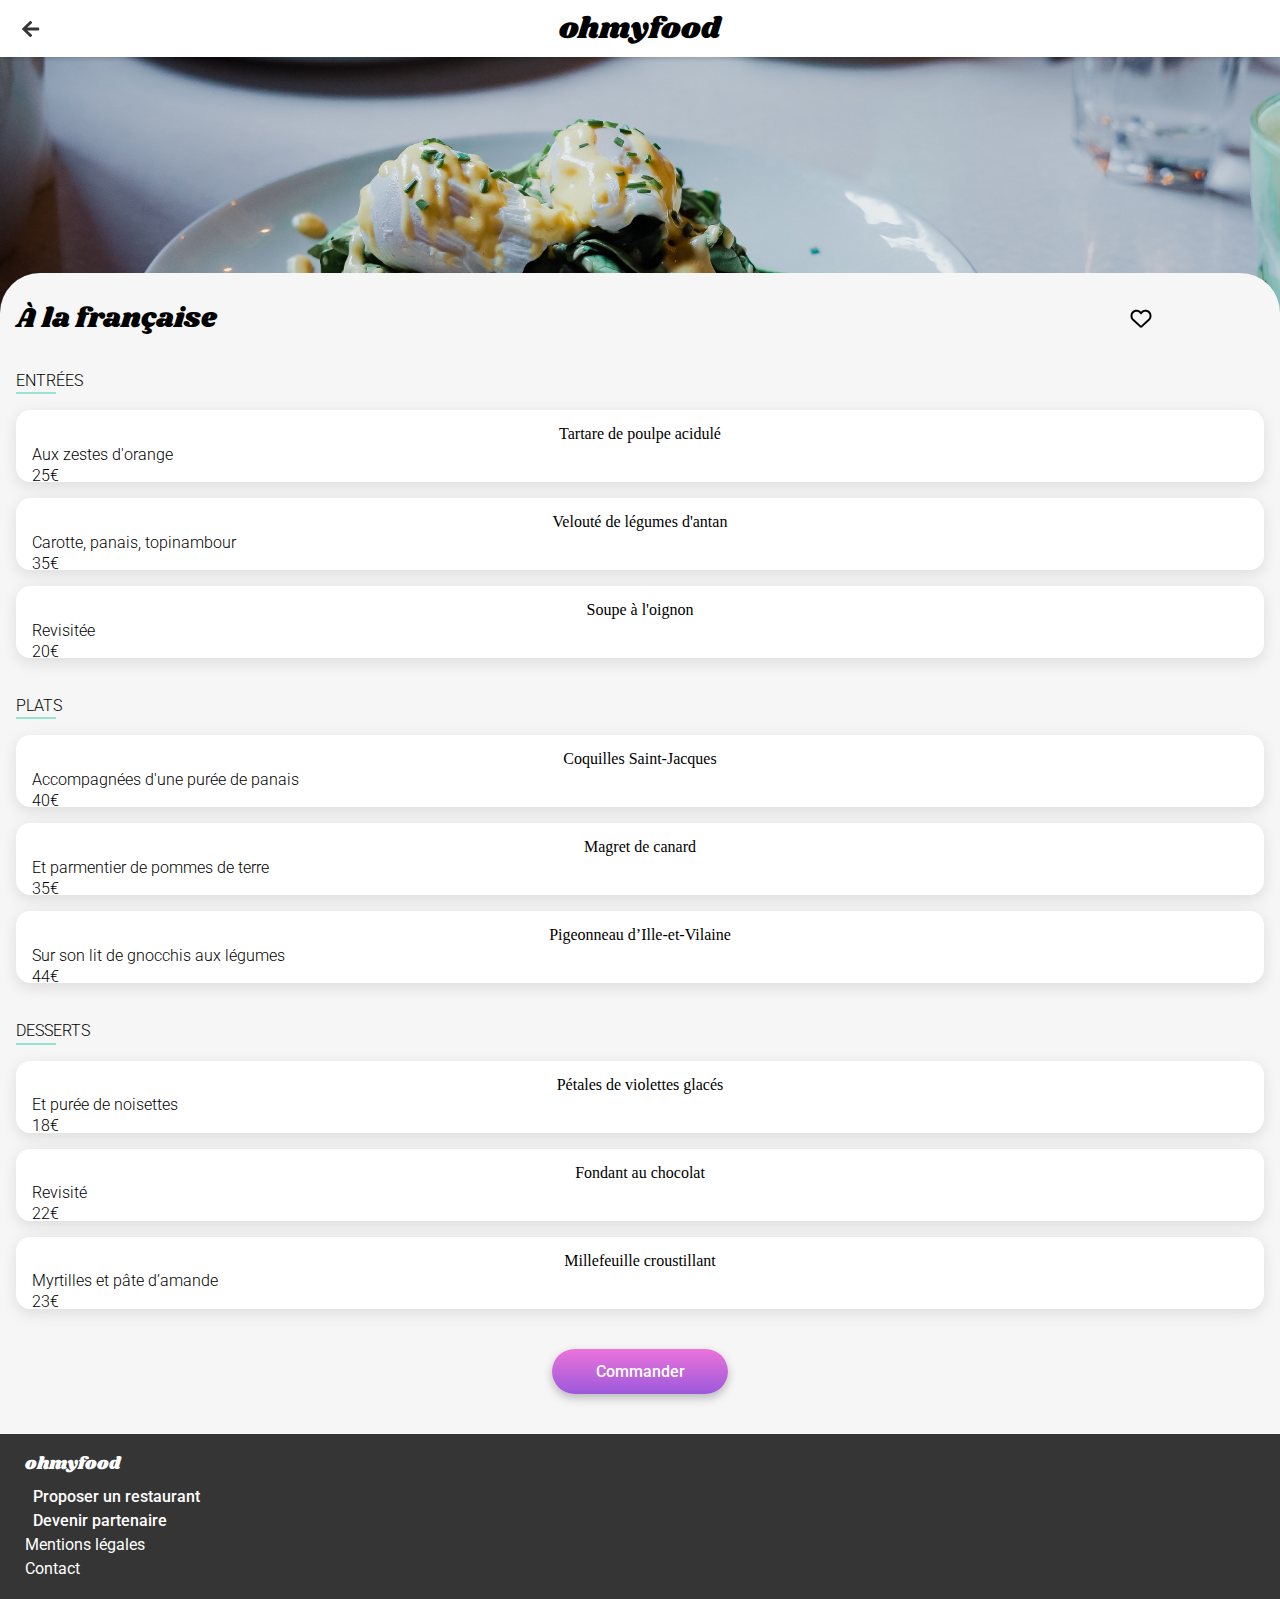
==== Restaurants/a_la_francaise.html @ 866f848a "ohmyfood v3" ====
<!DOCTYPE html>
<html lang="fr">

<head>

    <meta charset="UTF-8">
    <meta name="viewport" content="width=device-width, initial-scale=1.0">
    <title>Oh My Food</title>
    <link rel="stylesheet" href="https://cdnjs.cloudflare.com/ajax/libs/font-awesome/6.2.1/css/all.min.css"
        integrity="sha512-MV7K8+y+gLIBoVD59lQIYicR65iaqukzvf/nwasF0nqhPay5w/9lJmVM2hMDcnK1OnMGCdVK+iQrJ7lzPJQd1w=="
        crossorigin="anonymous" referrerpolicy="no-referrer" />
    <link rel="stylesheet" href="../SASS/restaurants.css">


</head>

<body>

    <header class="header">
        <div class="header-restaurants">
            <a href="../index.html">
                <svg class="header__back" xmlns="http://www.w3.org/2000/svg" width="30" height="30" viewBox="0 0 30 30"
                    fill="none">
                    <path d="M15.8856 21.9283L15.0335 22.7417C14.6727 23.0861 14.0892 23.0861 13.7323 22.7417L6.2706 15.6229C5.9098 15.2785 5.9098 14.7215 6.2706 14.3808L13.7323 7.2583C14.0931 6.9139 14.6765 6.9139 15.0335 7.2583L15.8856 8.07167C16.2502 8.41974 16.2425 8.98763 15.8702 9.32837L11.2451 13.5345H22.2764C22.7869 13.5345 23.1976 13.9265 23.1976 14.4138V15.5862C23.1976 16.0735 22.7869 16.4655 22.2764 16.4655H11.2451L15.8702 20.6716C16.2464 21.0124 16.254 21.5803 15.8856 21.9283Z"
                    fill="#353535" />
                        
                </svg>
            </a>
            <h1 class="header__title">ohmyfood</h1>
        </div>
    </header>

    <main >
        <section class="menu">

            
                <img src="../Assets/images/restaurants/toa-heftiba-DQKerTsQwi0-unsplash.jpg"  alt="photo d'un plat de restaurant">
           

            <div class="menu__presentation">
                <h1>À la française</h1>

                <svg class="menu__presentation__like" xmlns="http://www.w3.org/2000/svg" height="16" width="16"
                viewBox="0 0 512 512"><!--!Font Awesome Free 6.5.1 by @fontawesome - https://fontawesome.com License - https://fontawesome.com/license/free Copyright 2024 Fonticons, Inc.-->
                <path
                    d="M225.8 468.2l-2.5-2.3L48.1 303.2C17.4 274.7 0 234.7 0 192.8v-3.3c0-70.4 50-130.8 119.2-144C158.6 37.9 198.9 47 231 69.6c9 6.4 17.4 13.8 25 22.3c4.2-4.8 8.7-9.2 13.5-13.3c3.7-3.2 7.5-6.2 11.5-9c0 0 0 0 0 0C313.1 47 353.4 37.9 392.8 45.4C462 58.6 512 119.1 512 189.5v3.3c0 41.9-17.4 81.9-48.1 110.4L288.7 465.9l-2.5 2.3c-8.2 7.6-19 11.9-30.2 11.9s-22-4.2-30.2-11.9zM239.1 145c-.4-.3-.7-.7-1-1.1l-17.8-20c0 0-.1-.1-.1-.1c0 0 0 0 0 0c-23.1-25.9-58-37.7-92-31.2C81.6 101.5 48 142.1 48 189.5v3.3c0 28.5 11.9 55.8 32.8 75.2L256 430.7 431.2 268c20.9-19.4 32.8-46.7 32.8-75.2v-3.3c0-47.3-33.6-88-80.1-96.9c-34-6.5-69 5.4-92 31.2c0 0 0 0-.1 .1s0 0-.1 .1l-17.8 20c-.3 .4-.7 .7-1 1.1c-4.5 4.5-10.6 7-16.9 7s-12.4-2.5-16.9-7z" />
                </svg>


                <svg class="menu__presentation__like--display" xmlns="http://www.w3.org/2000/svg" height="16"
                width="16" viewBox="0 0 512 512"
                fill="url(#paint0_linear_164175_527)"><!--!Font Awesome Free 6.5.1 by @fontawesome - https://fontawesome.com License - https://fontawesome.com/license/free Copyright 2024 Fonticons, Inc.-->
                <path
                    d="M47.6 300.4L228.3 469.1c7.5 7 17.4 10.9 27.7 10.9s20.2-3.9 27.7-10.9L464.4 300.4c30.4-28.3 47.6-68 47.6-109.5v-5.8c0-69.9-50.5-129.5-119.4-141C347 36.5 300.6 51.4 268 84L256 96 244 84c-32.6-32.6-79-47.5-124.6-39.9C50.5 55.6 0 115.2 0 185.1v5.8c0 41.5 17.2 81.2 47.6 109.5z" />
                <defs>
                    <linearGradient id="paint0_linear_164175_527" x1="50%" y1="0" x2="50%" y2="70%"
                        gradientUnits="userSpaceOnUse">
                        <stop stop-color="#9356DC" />
                        <stop offset="1" stop-color="#FF79DA" />
                    </linearGradient>
                </defs>
                </svg>

                <div class="menu__presentation__entrees">
                    <h2>ENTRÉES</h2>

                    <article class="menu__presentation__entrees__cards">
                        <h3>Tartare de poulpe acidulé</h3>
                        <div class="menu__presentation__entrees__cards__card-content">
                            <p>Aux zestes d'orange</p>
                            <span>25€</span>
                        </div>

                    </article>

                    <article class="menu__presentation__entrees__cards">
                        <h3>Velouté de légumes d'antan</h3>
                        <div class="menu__presentation__entrees__cards__card-content">
                            <p>Carotte, panais, topinambour</p>
                            <span>35€</span>
                        </div>
                    </article>


                    <article class="menu__presentation__entrees__cards">
                        <h3>Soupe à l'oignon</h3>
                        <div class="menu__presentation__entrees__cards__card-content">
                            <p>Revisitée</p>
                            <span>20€</span>
                        </div>
                    </article>
                </div>


                <div class="menu__presentation__plats">
                    <h2>PLATS</h2>

                    <article class="menu__presentation__plats__cards">
                        <h3>Coquilles Saint-Jacques</h3>
                        <div class="menu__presentation__plats__cards__card-content">
                            <p>Accompagnées d'une purée de panais</p>
                            <span>40€</span>
                        </div>

                    </article>

                    <article class="menu__presentation__plats__cards">
                        <h3>Magret de canard</h3>
                        <div class="menu__presentation__plats__cards__card-content">
                            <p>Et parmentier de pommes de terre</p>
                            <span>35€</span>
                        </div>
                    </article>


                    <article class="menu__presentation__plats__cards">
                        <h3>Pigeonneau d’Ille-et-Vilaine</h3>
                        <div class="menu__presentation__plats__cards__card-content">
                            <p>Sur son lit de gnocchis aux légumes</p>
                            <span>44€</span>
                        </div>
                    </article>
                </div>


                <div class="menu__presentation__desserts">
                    <h2>DESSERTS</h2>

                    <article class="menu__presentation__desserts__cards">
                        <h3>Pétales de violettes glacés</h3>
                        <div class="menu__presentation__desserts__cards__card-content">
                            <p>Et purée de noisettes</p>
                            <span>18€</span>
                        </div>

                    </article>

                    <article class="menu__presentation__desserts__cards">
                        <h3>Fondant au chocolat</h3>
                        <div class="menu__presentation__desserts__cards__card-content">
                            <p>Revisité</p>
                            <span>22€</span>
                        </div>
                    </article>


                    <article class="menu__presentation__desserts__cards">
                        <h3>Millefeuille croustillant</h3>
                        <div class="menu__presentation__desserts__cards__card-content">
                            <p>Myrtilles et pâte d’amande</p>
                            <span>23€</span>
                        </div>
                    </article>
                </div>

                <input class="menu__presentation__btn" type="button" value="Commander">
            </div>

        </section>

    </main>


    <footer class="footer">
        <h2>ohmyfood</h2>
        <ul class="footer__ul">
            <li class="footer__ul__subtitle"><a href="#"><i class="fa-solid fa-utensils"></i>Proposer un restaurant</a>
            </li>
            <li class="footer__ul__subtitle"><a href="#"><i class="fa-solid fa-handshake-angle"></i>Devenir
                    partenaire</a></li>
            <li class="footer__ul__mentions"><a href="#">Mentions légales</a></li>
            <li class="footer__ul__contact"><a href="mailto:blandinemaurice2508@gmail.com">
                    Contact</a></li>
        </ul>
    </footer>

</body>

</html>
---- SASS/restaurants.css ----
@import url("https://fonts.googleapis.com/css2?family=Roboto:wght@300;400;500;700&family=Shrikhand&display=swap");
html, body, div, span, applet, object, iframe,
h1, h2, h3, h4, h5, h6, p, blockquote, pre,
a, abbr, acronym, address, big, cite, code,
del, dfn, em, img, ins, kbd, q, s, samp,
small, strike, strong, sub, sup, tt, var,
b, u, i, center,
dl, dt, dd, ol, ul, li,
fieldset, form, label, legend,
table, caption, tbody, tfoot, thead, tr, th, td,
article, aside, canvas, details, embed,
figure, figcaption, footer, header, hgroup,
menu, nav, output, ruby, section, summary,
time, mark, audio, video {
  margin: 0;
  padding: 0;
  border: 0;
  font-size: 100%;
  font: inherit;
  vertical-align: baseline;
}

/* HTML5 display-role reset for older browsers */
article, aside, details, figcaption, figure,
footer, header, hgroup, menu, nav, section {
  display: block;
}

body {
  line-height: 1;
}

ol, ul {
  list-style: none;
}

blockquote, q {
  quotes: none;
}

blockquote:before, blockquote:after,
q:before, q:after {
  content: "";
  content: none;
}

table {
  border-collapse: collapse;
  border-spacing: 0;
}

font {
  font-family: "Roboto", sans-serif;
  font-family: "Shrikhand", serif;
}

* {
  box-sizing: border-box;
}

/*Variables Couleurs*/
/*Fonts*/
/*Boutons du site*/
.header {
  display: flex;
  justify-content: center;
  flex-direction: column;
}
.header__title {
  font-family: "Shrikhand", serif;
  color: black;
  box-shadow: 0px 2px 4px 0px rgba(0, 0, 0, 0.15);
  box-sizing: border-box;
  display: flex;
  justify-content: center;
  position: relative;
  padding: 0.88rem 0rem 0.81rem 0rem;
  font-size: 1.875rem;
  z-index: 2;
}
.header__back {
  position: absolute;
  z-index: 3;
  left: 1rem;
  top: 0.9rem;
}

.menu {
  display: flex;
  flex-direction: column;
  position: relative;
}
.menu img {
  -o-object-fit: cover;
     object-fit: cover;
  width: 100%;
  height: 17rem;
  position: absolute;
  z-index: 1;
}
.menu__presentation {
  background-color: #F6F6F6;
  display: flex;
  flex-direction: column;
  z-index: 2;
  position: relative;
  gap: 2.5rem;
  border-radius: 2.5rem 2.5rem 0rem 0rem;
  padding: 2rem 1rem 0rem 1rem;
  top: 13.5rem;
}
.menu__presentation__like {
  position: absolute;
  bottom: 1.5rem;
  top: 2.2rem;
  right: 10%;
  width: 1.375rem;
  height: 1.3125rem;
}
.menu__presentation__like--display {
  position: absolute;
  bottom: 1.5rem;
  top: 2.2rem;
  right: 10%;
  width: 1.375rem;
  height: 1.3125rem;
  opacity: 0;
  cursor: pointer;
  transition: 300ms;
}
.menu__presentation__like--display:hover {
  opacity: 1;
  transform: scale(110%);
}
.menu__presentation__like--display:active {
  opacity: 1;
  transform: scale(110%);
}
.menu__presentation h1 {
  display: flex;
  justify-content: center;
  align-self: flex-start;
  font-family: "Shrikhand", serif;
  color: black;
  font-size: 1.75rem;
}
.menu__presentation__entrees {
  display: flex;
  flex-direction: column;
  justify-content: center;
  align-items: center;
  gap: 1rem;
}
.menu__presentation__entrees h2 {
  display: flex;
  align-self: flex-start;
  font-family: "Roboto", sans-serif;
  font-weight: 300;
  color: black;
  border-bottom: 2px solid #99E2D0;
  padding-bottom: 0.2rem;
  width: 2.5rem;
}
.menu__presentation__entrees__cards {
  display: flex;
  flex-direction: column;
  align-items: center;
  background-color: white;
  border-radius: 0.9rem;
  box-shadow: 0px 4.011px 15.043px 0px rgba(0, 0, 0, 0.1);
  width: 100%;
  height: 4.5rem;
  padding: 1rem;
  gap: 0.3rem;
  overflow: hidden;
}
.menu__presentation__entrees__cards__card-content {
  font-family: "Roboto", sans-serif;
  font-weight: 300;
  color: black;
  display: flex;
  justify-content: center;
  align-items: flex-start;
  width: 100%;
  flex-direction: column;
  gap: 0.3rem;
}
.menu__presentation__entrees__cards__card-content h3 {
  display: flex;
  align-items: center;
  justify-content: flex-start;
  font-family: "Roboto", sans-serif;
  font-weight: 500;
  color: black;
  font-size: 1rem;
  font-size: 1rem;
}
.menu__presentation__entrees__cards__card-content p {
  width: 100%;
  display: flex;
  flex-direction: row;
  justify-content: space-between;
  font-family: "Roboto", sans-serif;
  font-weight: 300;
  color: black;
}
.menu__presentation__entrees__cards__card-content p span {
  display: flex;
  flex-direction: row;
  align-items: flex-start;
  color: #353535;
  font-weight: 700;
}
.menu__presentation__entrees__cards:hover h3 {
  display: flex;
  align-items: center;
  justify-content: flex-start;
  font-family: "Roboto", sans-serif;
  font-weight: 500;
  color: black;
  font-size: 1rem;
  font-size: 1rem;
  width: 60%;
  overflow: hidden;
  text-overflow: ellipsis;
  white-space: nowrap;
}
.menu__presentation__entrees__cards:hover p {
  display: flex;
  flex-direction: row;
  width: 60%;
  overflow: hidden;
  text-overflow: ellipsis;
  white-space: nowrap;
  font-family: "Roboto", sans-serif;
  font-weight: 300;
  color: black;
}
.menu__presentation__entrees__cards:hover p span {
  position: absolute;
  right: 6rem;
  animation-duration: 500ms;
  animation-name: slidein;
}
@keyframes slidein {
  from {
    margin-right: -4rem;
  }
  to {
    margin-right: 0rem;
  }
}
.menu__presentation__entrees__cards:hover img {
  display: flex;
  position: relative;
  width: 4.5rem;
  animation-duration: 500ms;
  animation-name: slidein;
}
@keyframes slidein {
  from {
    margin-right: -4rem;
  }
  to {
    margin-right: 0rem;
  }
}
.menu__presentation__entrees__cards img {
  display: none;
  height: 4.5rem;
  position: relative;
  right: -1.1rem;
  bottom: 3.6rem;
  align-self: flex-end;
}
.menu__presentation__plats {
  display: flex;
  flex-direction: column;
  justify-content: center;
  align-items: center;
  gap: 1rem;
}
.menu__presentation__plats h2 {
  display: flex;
  align-self: flex-start;
  font-family: "Roboto", sans-serif;
  font-weight: 300;
  color: black;
  border-bottom: 2px solid #99E2D0;
  padding-bottom: 0.2rem;
  width: 2.5rem;
}
.menu__presentation__plats__cards {
  display: flex;
  flex-direction: column;
  align-items: center;
  background-color: white;
  border-radius: 0.9rem;
  box-shadow: 0px 4.011px 15.043px 0px rgba(0, 0, 0, 0.1);
  width: 100%;
  height: 4.5rem;
  padding: 1rem;
  gap: 0.3rem;
  overflow: hidden;
}
.menu__presentation__plats__cards__card-content {
  font-family: "Roboto", sans-serif;
  font-weight: 300;
  color: black;
  display: flex;
  justify-content: center;
  align-items: flex-start;
  width: 100%;
  flex-direction: column;
  gap: 0.3rem;
}
.menu__presentation__plats__cards__card-content h3 {
  display: flex;
  align-items: center;
  justify-content: flex-start;
  font-family: "Roboto", sans-serif;
  font-weight: 500;
  color: black;
  font-size: 1rem;
  font-size: 1rem;
}
.menu__presentation__plats__cards__card-content p {
  width: 100%;
  display: flex;
  flex-direction: row;
  justify-content: space-between;
  font-family: "Roboto", sans-serif;
  font-weight: 300;
  color: black;
}
.menu__presentation__plats__cards__card-content p span {
  display: flex;
  flex-direction: row;
  align-items: flex-start;
  color: #353535;
  font-weight: 700;
}
.menu__presentation__plats__cards:hover h3 {
  display: flex;
  align-items: center;
  justify-content: flex-start;
  font-family: "Roboto", sans-serif;
  font-weight: 500;
  color: black;
  font-size: 1rem;
  font-size: 1rem;
  width: 60%;
  overflow: hidden;
  text-overflow: ellipsis;
  white-space: nowrap;
}
.menu__presentation__plats__cards:hover p {
  display: flex;
  flex-direction: row;
  width: 60%;
  overflow: hidden;
  text-overflow: ellipsis;
  white-space: nowrap;
  font-family: "Roboto", sans-serif;
  font-weight: 300;
  color: black;
}
.menu__presentation__plats__cards:hover p span {
  position: absolute;
  right: 6rem;
  animation-duration: 500ms;
  animation-name: slidein;
}
@keyframes slidein {
  from {
    margin-right: -4rem;
  }
  to {
    margin-right: 0rem;
  }
}
.menu__presentation__plats__cards:hover img {
  display: flex;
  position: relative;
  width: 4.5rem;
  animation-duration: 500ms;
  animation-name: slidein;
}
@keyframes slidein {
  from {
    margin-right: -4rem;
  }
  to {
    margin-right: 0rem;
  }
}
.menu__presentation__plats__cards img {
  display: none;
  height: 4.5rem;
  position: relative;
  right: -1.1rem;
  bottom: 3.6rem;
  align-self: flex-end;
}
.menu__presentation__desserts {
  display: flex;
  flex-direction: column;
  justify-content: center;
  align-items: center;
  gap: 1rem;
}
.menu__presentation__desserts h2 {
  display: flex;
  align-self: flex-start;
  font-family: "Roboto", sans-serif;
  font-weight: 300;
  color: black;
  border-bottom: 2px solid #99E2D0;
  padding-bottom: 0.2rem;
  width: 2.5rem;
}
.menu__presentation__desserts__cards {
  display: flex;
  flex-direction: column;
  align-items: center;
  background-color: white;
  border-radius: 0.9rem;
  box-shadow: 0px 4.011px 15.043px 0px rgba(0, 0, 0, 0.1);
  width: 100%;
  height: 4.5rem;
  padding: 1rem;
  gap: 0.3rem;
  overflow: hidden;
}
.menu__presentation__desserts__cards__card-content {
  font-family: "Roboto", sans-serif;
  font-weight: 300;
  color: black;
  display: flex;
  justify-content: center;
  align-items: flex-start;
  width: 100%;
  flex-direction: column;
  gap: 0.3rem;
}
.menu__presentation__desserts__cards__card-content h3 {
  display: flex;
  align-items: center;
  justify-content: flex-start;
  font-family: "Roboto", sans-serif;
  font-weight: 500;
  color: black;
  font-size: 1rem;
  font-size: 1rem;
}
.menu__presentation__desserts__cards__card-content p {
  width: 100%;
  display: flex;
  flex-direction: row;
  justify-content: space-between;
  font-family: "Roboto", sans-serif;
  font-weight: 300;
  color: black;
}
.menu__presentation__desserts__cards__card-content p span {
  display: flex;
  flex-direction: row;
  align-items: flex-start;
  color: #353535;
  font-weight: 700;
}
.menu__presentation__desserts__cards:hover h3 {
  display: flex;
  align-items: center;
  justify-content: flex-start;
  font-family: "Roboto", sans-serif;
  font-weight: 500;
  color: black;
  font-size: 1rem;
  font-size: 1rem;
  width: 60%;
  overflow: hidden;
  text-overflow: ellipsis;
  white-space: nowrap;
}
.menu__presentation__desserts__cards:hover p {
  display: flex;
  flex-direction: row;
  width: 60%;
  overflow: hidden;
  text-overflow: ellipsis;
  white-space: nowrap;
  font-family: "Roboto", sans-serif;
  font-weight: 300;
  color: black;
}
.menu__presentation__desserts__cards:hover p span {
  position: absolute;
  right: 6rem;
  animation-duration: 500ms;
  animation-name: slidein;
}
@keyframes slidein {
  from {
    margin-right: -4rem;
  }
  to {
    margin-right: 0rem;
  }
}
.menu__presentation__desserts__cards:hover img {
  display: flex;
  position: relative;
  width: 4.5rem;
  animation-duration: 500ms;
  animation-name: slidein;
}
@keyframes slidein {
  from {
    margin-right: -4rem;
  }
  to {
    margin-right: 0rem;
  }
}
.menu__presentation__desserts__cards img {
  display: none;
  height: 4.5rem;
  position: relative;
  right: -1.1rem;
  bottom: 3.6rem;
  align-self: flex-end;
}
.menu__presentation__btn {
  text-align: center;
  border: none;
  border-radius: 1.5rem;
  background: linear-gradient(0deg, #9356DC -11.44%, #FF79DA 124%);
  font-family: "Roboto", sans-serif;
  font-weight: 500;
  color: white;
  font-size: 1rem;
  padding: 0.81rem 1.17rem 0.81rem 1.17rem;
  box-shadow: 0px 4px 10px 0px rgba(0, 0, 0, 0.25);
  cursor: pointer;
  display: flex;
  justify-content: center;
  align-self: center;
  width: 11rem;
  height: auto;
  margin-bottom: 2.5rem;
}
.menu__presentation__btn:hover {
  background: linear-gradient(rgba(255, 121, 217, 0.8980392157), rgba(146, 86, 220, 0.8980392157));
  box-shadow: 0px 4px 10px 0px rgba(0, 0, 0, 0.4);
}

.footer {
  display: flex;
  flex-direction: column;
  padding: 1.38rem 1.56rem;
  background-color: #353535;
  width: 100%;
  margin-top: 13.5rem;
}
.footer h2 {
  font-family: "Shrikhand", serif;
  color: white;
  font-size: 1.1rem;
  margin-bottom: 1rem;
}
.footer__ul {
  display: flex;
  flex-direction: column;
  gap: 0.5rem;
}
.footer__ul a {
  text-decoration: none;
  color: white;
}
.footer__ul i {
  width: 1.5rem;
  margin-right: 0.5rem;
}
.footer__ul__subtitle {
  font-family: "Roboto", sans-serif;
  font-weight: 500;
  color: white;
  display: flex;
  flex-direction: row;
  gap: 0.5rem;
}
.footer__ul__contact {
  font-family: "Roboto", sans-serif;
  font-weight: 400;
  color: white;
}
.footer__ul__mentions {
  font-family: "Roboto", sans-serif;
  font-weight: 400;
  color: white;
}/*# sourceMappingURL=restaurants.css.map */
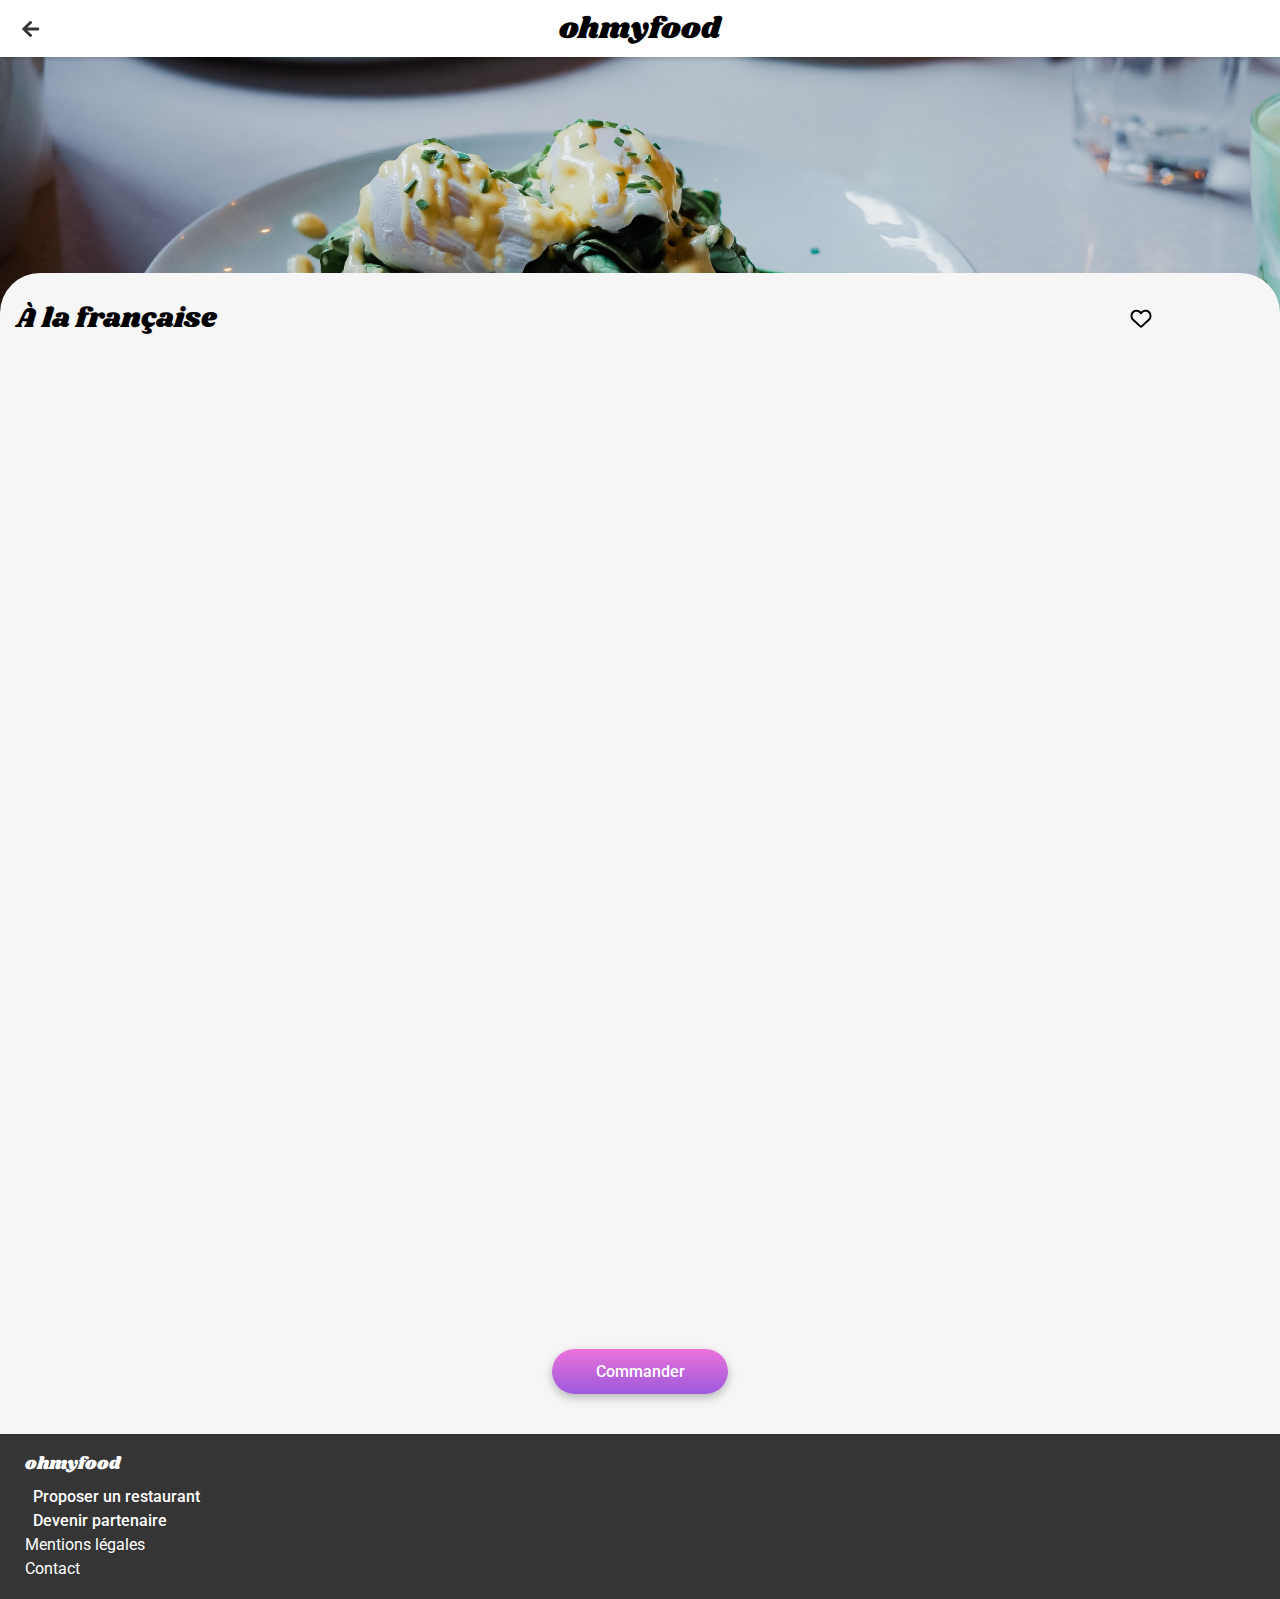
==== commit 5b90e9eb: "ohmyfood_v4" ====
--- a/Restaurants/a_la_francaise.html
+++ b/Restaurants/a_la_francaise.html
@@ -65,29 +65,28 @@
                     <h2>ENTRÉES</h2>
 
                     <article class="menu__presentation__entrees__cards">
-                        <h3>Tartare de poulpe acidulé</h3>
                         <div class="menu__presentation__entrees__cards__card-content">
-                            <p>Aux zestes d'orange</p>
-                            <span>25€</span>
+                            <h3>Tartare de poulpe acidulé</h3>
+                            <p>Aux zestes d'orange<span>25€</span></p>
                         </div>
-
+                        <img src="../Assets/images/icones/Select_button.svg" alt="bouton de selection">
                     </article>
 
                     <article class="menu__presentation__entrees__cards">
-                        <h3>Velouté de légumes d'antan</h3>
                         <div class="menu__presentation__entrees__cards__card-content">
-                            <p>Carotte, panais, topinambour</p>
-                            <span>35€</span>
+                            <h3>Velouté de légumes d'antan</h3>
+                            <p>Carotte, panais, topinambour<span>35€</span></p>
                         </div>
+                        <img src="../Assets/images/icones/Select_button.svg" alt="bouton de selection">
                     </article>
 
 
                     <article class="menu__presentation__entrees__cards">
-                        <h3>Soupe à l'oignon</h3>
                         <div class="menu__presentation__entrees__cards__card-content">
-                            <p>Revisitée</p>
-                            <span>20€</span>
+                            <h3>Soupe à l'oignon</h3>
+                            <p>Revisitée<span>20€</span></p>
                         </div>
+                        <img src="../Assets/images/icones/Select_button.svg" alt="bouton de selection">
                     </article>
                 </div>
 
@@ -96,29 +95,28 @@
                     <h2>PLATS</h2>
 
                     <article class="menu__presentation__plats__cards">
-                        <h3>Coquilles Saint-Jacques</h3>
                         <div class="menu__presentation__plats__cards__card-content">
-                            <p>Accompagnées d'une purée de panais</p>
-                            <span>40€</span>
+                            <h3>Coquilles Saint-Jacques</h3>
+                            <p>Accompagnées d'une purée de panais<span>40€</span></p>
                         </div>
-
+                        <img src="../Assets/images/icones/Select_button.svg" alt="bouton de selection">
                     </article>
 
                     <article class="menu__presentation__plats__cards">
-                        <h3>Magret de canard</h3>
                         <div class="menu__presentation__plats__cards__card-content">
-                            <p>Et parmentier de pommes de terre</p>
-                            <span>35€</span>
+                            <h3>Magret de canard</h3>
+                            <p>Et parmentier de pommes de terre<span>35€</span></p>
                         </div>
+                        <img src="../Assets/images/icones/Select_button.svg" alt="bouton de selection">
                     </article>
 
 
                     <article class="menu__presentation__plats__cards">
-                        <h3>Pigeonneau d’Ille-et-Vilaine</h3>
                         <div class="menu__presentation__plats__cards__card-content">
-                            <p>Sur son lit de gnocchis aux légumes</p>
-                            <span>44€</span>
+                            <h3>Pigeonneau d’Ille-et-Vilaine</h3>
+                            <p>Sur son lit de gnocchis aux légumes<span>44€</span></p>
                         </div>
+                        <img src="../Assets/images/icones/Select_button.svg" alt="bouton de selection">
                     </article>
                 </div>
 
@@ -127,29 +125,28 @@
                     <h2>DESSERTS</h2>
 
                     <article class="menu__presentation__desserts__cards">
-                        <h3>Pétales de violettes glacés</h3>
                         <div class="menu__presentation__desserts__cards__card-content">
-                            <p>Et purée de noisettes</p>
-                            <span>18€</span>
+                            <h3>Pétales de violettes glacés</h3>
+                            <p>Et purée de noisettes<span>18€</span></p>
                         </div>
-
+                        <img src="../Assets/images/icones/Select_button.svg" alt="bouton de selection">
                     </article>
 
                     <article class="menu__presentation__desserts__cards">
-                        <h3>Fondant au chocolat</h3>
                         <div class="menu__presentation__desserts__cards__card-content">
-                            <p>Revisité</p>
-                            <span>22€</span>
+                            <h3>Fondant au chocolat</h3>
+                            <p>Revisité<span>22€</span></p>
                         </div>
+                        <img src="../Assets/images/icones/Select_button.svg" alt="bouton de selection">
                     </article>
 
 
                     <article class="menu__presentation__desserts__cards">
-                        <h3>Millefeuille croustillant</h3>
                         <div class="menu__presentation__desserts__cards__card-content">
-                            <p>Myrtilles et pâte d’amande</p>
-                            <span>23€</span>
+                            <h3>Millefeuille croustillant</h3>
+                            <p>Myrtilles et pâte d’amande<span>23€</span></p>
                         </div>
+                        <img src="../Assets/images/icones/Select_button.svg" alt="bouton de selection">
                     </article>
                 </div>
 
--- a/SASS/restaurants.css
+++ b/SASS/restaurants.css
@@ -150,6 +150,19 @@
   justify-content: center;
   align-items: center;
   gap: 1rem;
+  opacity: 0;
+  animation-duration: 1.5s;
+  animation-name: glissement;
+  animation-fill-mode: forwards;
+}
+@keyframes glissement {
+  from {
+    margin-left: 100%;
+  }
+  to {
+    margin-left: 0%;
+    opacity: 1;
+  }
 }
 .menu__presentation__entrees h2 {
   display: flex;
@@ -279,6 +292,20 @@
   justify-content: center;
   align-items: center;
   gap: 1rem;
+  animation-delay: 1s;
+  animation-duration: 1.5s;
+  animation-name: glissement;
+  opacity: 0;
+  animation-fill-mode: forwards;
+}
+@keyframes glissement {
+  from {
+    margin-left: 100%;
+  }
+  to {
+    margin-left: 0%;
+    opacity: 1;
+  }
 }
 .menu__presentation__plats h2 {
   display: flex;
@@ -408,6 +435,20 @@
   justify-content: center;
   align-items: center;
   gap: 1rem;
+  animation-delay: 2s;
+  animation-duration: 1.5s;
+  animation-name: glissement;
+  opacity: 0;
+  animation-fill-mode: forwards;
+}
+@keyframes glissement {
+  from {
+    margin-left: 100%;
+  }
+  to {
+    margin-left: 0%;
+    opacity: 1;
+  }
 }
 .menu__presentation__desserts h2 {
   display: flex;
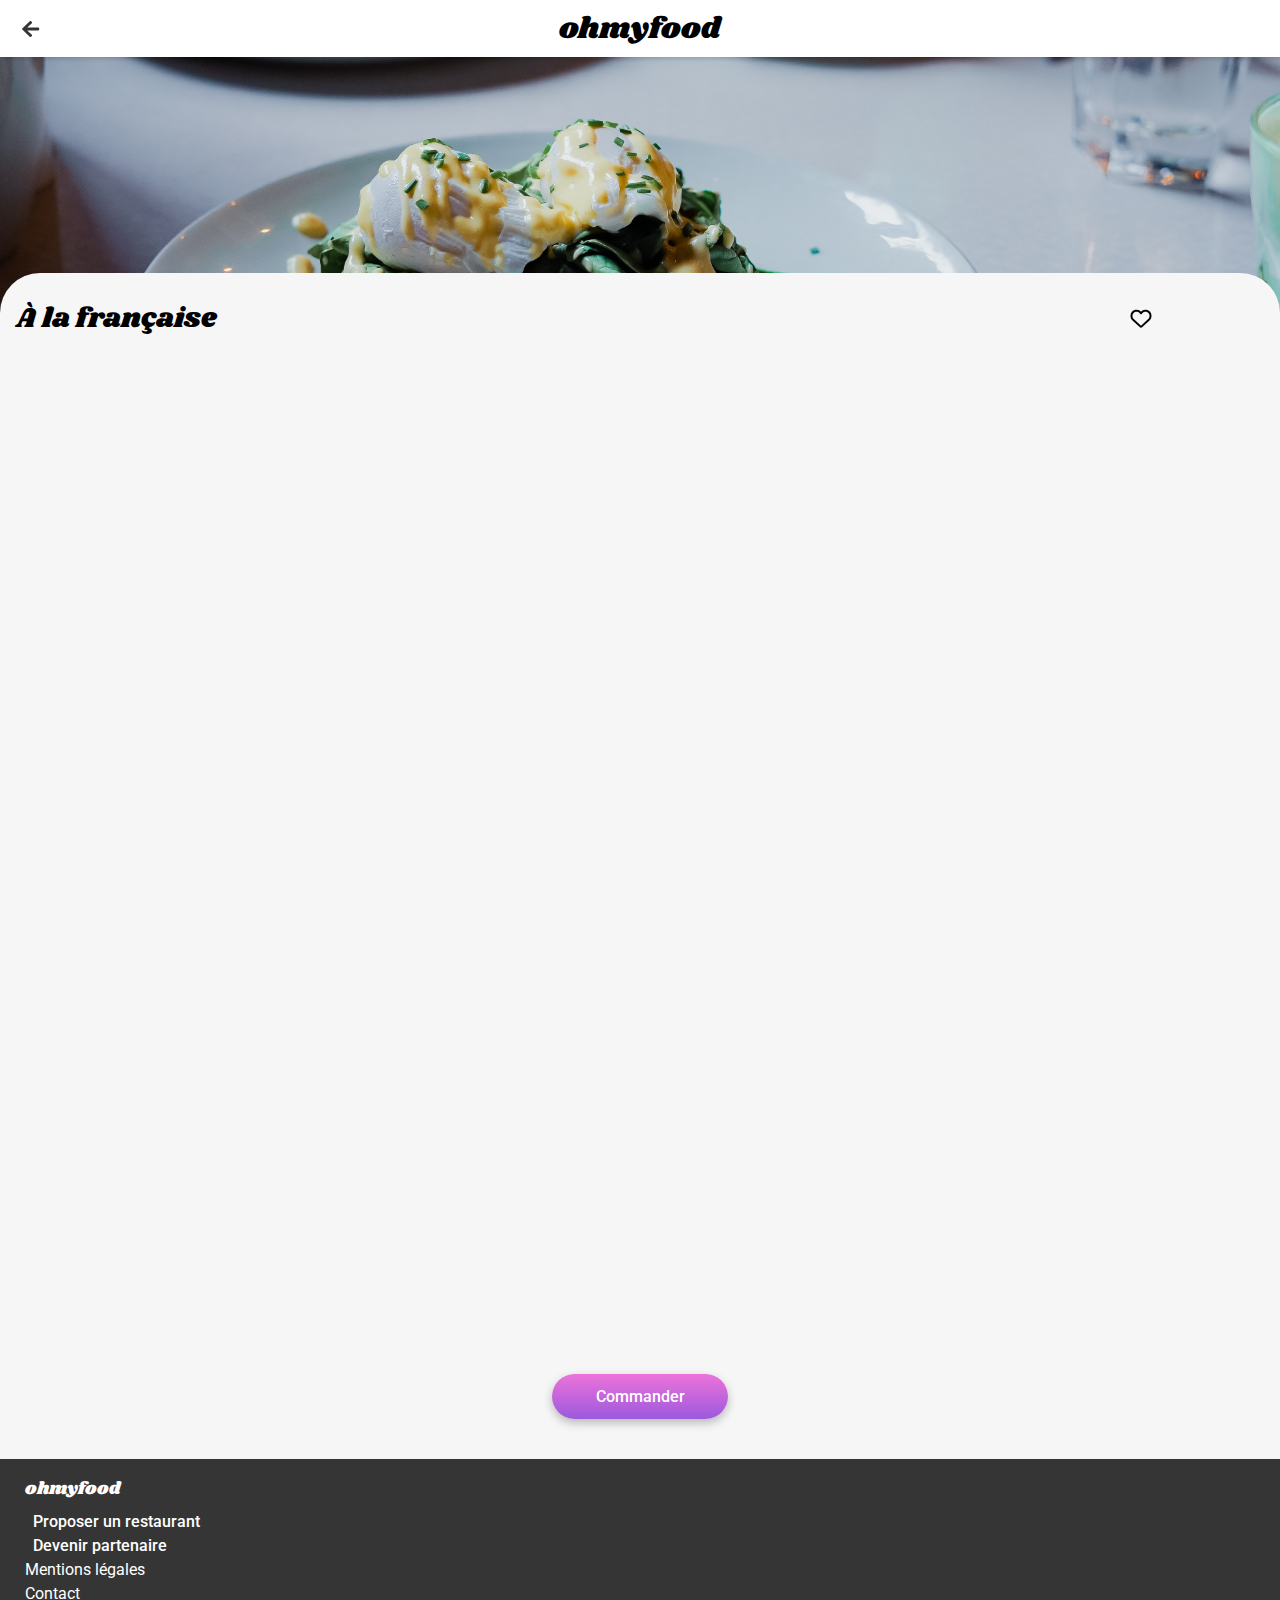
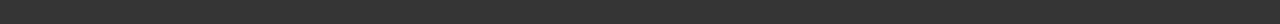
==== commit 7e170678: "ohmyfood-v4" ====
--- a/Restaurants/a_la_francaise.html
+++ b/Restaurants/a_la_francaise.html
@@ -2,7 +2,6 @@
 <html lang="fr">
 
 <head>
-
     <meta charset="UTF-8">
     <meta name="viewport" content="width=device-width, initial-scale=1.0">
     <title>Oh My Food</title>
@@ -10,12 +9,9 @@
         integrity="sha512-MV7K8+y+gLIBoVD59lQIYicR65iaqukzvf/nwasF0nqhPay5w/9lJmVM2hMDcnK1OnMGCdVK+iQrJ7lzPJQd1w=="
         crossorigin="anonymous" referrerpolicy="no-referrer" />
     <link rel="stylesheet" href="../SASS/restaurants.css">
-
-
 </head>
 
 <body>
-
     <header class="header">
         <div class="header-restaurants">
             <a href="../index.html">
@@ -31,23 +27,18 @@
     </header>
 
     <main >
-        <section class="menu">
+        <section class="carte">
+            <img class="carte__photo" src="../Assets/images/restaurants/toa-heftiba-DQKerTsQwi0-unsplash.jpg"  alt="photo d'un plat de restaurant">
 
-            
-                <img src="../Assets/images/restaurants/toa-heftiba-DQKerTsQwi0-unsplash.jpg"  alt="photo d'un plat de restaurant">
-           
+            <div class="menu">
+                <h1 class="menu__title">À la française</h1>
 
-            <div class="menu__presentation">
-                <h1>À la française</h1>
-
-                <svg class="menu__presentation__like" xmlns="http://www.w3.org/2000/svg" height="16" width="16"
+                <svg class="menu__like" xmlns="http://www.w3.org/2000/svg" height="16" width="16"
                 viewBox="0 0 512 512"><!--!Font Awesome Free 6.5.1 by @fontawesome - https://fontawesome.com License - https://fontawesome.com/license/free Copyright 2024 Fonticons, Inc.-->
                 <path
                     d="M225.8 468.2l-2.5-2.3L48.1 303.2C17.4 274.7 0 234.7 0 192.8v-3.3c0-70.4 50-130.8 119.2-144C158.6 37.9 198.9 47 231 69.6c9 6.4 17.4 13.8 25 22.3c4.2-4.8 8.7-9.2 13.5-13.3c3.7-3.2 7.5-6.2 11.5-9c0 0 0 0 0 0C313.1 47 353.4 37.9 392.8 45.4C462 58.6 512 119.1 512 189.5v3.3c0 41.9-17.4 81.9-48.1 110.4L288.7 465.9l-2.5 2.3c-8.2 7.6-19 11.9-30.2 11.9s-22-4.2-30.2-11.9zM239.1 145c-.4-.3-.7-.7-1-1.1l-17.8-20c0 0-.1-.1-.1-.1c0 0 0 0 0 0c-23.1-25.9-58-37.7-92-31.2C81.6 101.5 48 142.1 48 189.5v3.3c0 28.5 11.9 55.8 32.8 75.2L256 430.7 431.2 268c20.9-19.4 32.8-46.7 32.8-75.2v-3.3c0-47.3-33.6-88-80.1-96.9c-34-6.5-69 5.4-92 31.2c0 0 0 0-.1 .1s0 0-.1 .1l-17.8 20c-.3 .4-.7 .7-1 1.1c-4.5 4.5-10.6 7-16.9 7s-12.4-2.5-16.9-7z" />
                 </svg>
-
-
-                <svg class="menu__presentation__like--display" xmlns="http://www.w3.org/2000/svg" height="16"
+                <svg class="menu__like--display" xmlns="http://www.w3.org/2000/svg" height="16"
                 width="16" viewBox="0 0 512 512"
                 fill="url(#paint0_linear_164175_527)"><!--!Font Awesome Free 6.5.1 by @fontawesome - https://fontawesome.com License - https://fontawesome.com/license/free Copyright 2024 Fonticons, Inc.-->
                 <path
@@ -61,102 +52,108 @@
                 </defs>
                 </svg>
 
-                <div class="menu__presentation__entrees">
-                    <h2>ENTRÉES</h2>
+                <div class="menu__presentation animation-entrees">
+                    <h2 class="menu__presentation__title">ENTRÉES</h2>
 
-                    <article class="menu__presentation__entrees__cards">
-                        <div class="menu__presentation__entrees__cards__card-content">
-                            <h3>Tartare de poulpe acidulé</h3>
-                            <p>Aux zestes d'orange<span>25€</span></p>
+                    <article class="menu__presentation__card">
+                        <div class="menu__presentation__card__card-content">
+                            <h3 class="title">Tartare de poulpe acidulé</h3>
+                            <p class="subtitle">Aux zestes d'orange</p>
+                            <div class="price">25€</div>
                         </div>
-                        <img src="../Assets/images/icones/Select_button.svg" alt="bouton de selection">
+                        <img class="check" src="../Assets/images/icones/Select_button.svg" alt="bouton de selection">
                     </article>
 
-                    <article class="menu__presentation__entrees__cards">
-                        <div class="menu__presentation__entrees__cards__card-content">
-                            <h3>Velouté de légumes d'antan</h3>
-                            <p>Carotte, panais, topinambour<span>35€</span></p>
+                    <article class="menu__presentation__card">
+                        <div class="menu__presentation__card__card-content">
+                            <h3 class="title">Velouté de légumes d'antan</h3>
+                            <p class="subtitle">Carotte, panais, topinambour</p>
+                            <div class="price">35€</div>
                         </div>
-                        <img src="../Assets/images/icones/Select_button.svg" alt="bouton de selection">
+                        <img class="check" src="../Assets/images/icones/Select_button.svg" alt="bouton de selection">
                     </article>
 
 
-                    <article class="menu__presentation__entrees__cards">
-                        <div class="menu__presentation__entrees__cards__card-content">
-                            <h3>Soupe à l'oignon</h3>
-                            <p>Revisitée<span>20€</span></p>
+                    <article class="menu__presentation__card">
+                        <div class="menu__presentation__card__card-content">
+                            <h3 class="title">Soupe à l'oignon</h3>
+                            <p class="subtitle">Revisitée</p>
+                            <div class="price">20€</div>
                         </div>
-                        <img src="../Assets/images/icones/Select_button.svg" alt="bouton de selection">
+                        <img class="check" src="../Assets/images/icones/Select_button.svg" alt="bouton de selection">
                     </article>
                 </div>
 
 
-                <div class="menu__presentation__plats">
-                    <h2>PLATS</h2>
+                <div class="menu__presentation animation-plats">
+                    <h2 class="menu__presentation__title">PLATS</h2>
 
-                    <article class="menu__presentation__plats__cards">
-                        <div class="menu__presentation__plats__cards__card-content">
-                            <h3>Coquilles Saint-Jacques</h3>
-                            <p>Accompagnées d'une purée de panais<span>40€</span></p>
+                    <article class="menu__presentation__card">
+                        <div class="menu__presentation__card__card-content">
+                            <h3 class="title">Coquilles Saint-Jacques</h3>
+                            <p class="subtitle">Accompagnées d'une purée de panais</p>
+                            <div class="price">40€</div>
                         </div>
-                        <img src="../Assets/images/icones/Select_button.svg" alt="bouton de selection">
+                        <img class="check" src="../Assets/images/icones/Select_button.svg" alt="bouton de selection">
                     </article>
 
-                    <article class="menu__presentation__plats__cards">
-                        <div class="menu__presentation__plats__cards__card-content">
-                            <h3>Magret de canard</h3>
-                            <p>Et parmentier de pommes de terre<span>35€</span></p>
+                    <article class="menu__presentation__card">
+                        <div class="menu__presentation__card__card-content">
+                            <h3 class="title">Magret de canard</h3>
+                            <p class="subtitle">Et parmentier de pommes de terre</p>
+                            <div class="price">35€</div>
                         </div>
-                        <img src="../Assets/images/icones/Select_button.svg" alt="bouton de selection">
+                        <img class="check" src="../Assets/images/icones/Select_button.svg" alt="bouton de selection">
                     </article>
 
 
-                    <article class="menu__presentation__plats__cards">
-                        <div class="menu__presentation__plats__cards__card-content">
-                            <h3>Pigeonneau d’Ille-et-Vilaine</h3>
-                            <p>Sur son lit de gnocchis aux légumes<span>44€</span></p>
+                    <article class="menu__presentation__card">
+                        <div class="menu__presentation__card__card-content">
+                            <h3 class="title">Pigeonneau d’Ille-et-Vilaine</h3>
+                            <p class="subtitle">Sur son lit de gnocchis aux légumes</p>
+                            <div class="price">44€</div>
                         </div>
-                        <img src="../Assets/images/icones/Select_button.svg" alt="bouton de selection">
+                        <img class="check" src="../Assets/images/icones/Select_button.svg" alt="bouton de selection">
                     </article>
                 </div>
 
 
-                <div class="menu__presentation__desserts">
-                    <h2>DESSERTS</h2>
+                <div class="menu__presentation animation-desserts">
+                    <h2 class="menu__presentation__title">DESSERTS</h2>
 
-                    <article class="menu__presentation__desserts__cards">
-                        <div class="menu__presentation__desserts__cards__card-content">
-                            <h3>Pétales de violettes glacés</h3>
-                            <p>Et purée de noisettes<span>18€</span></p>
+                    <article class="menu__presentation__card">
+                        <div class="menu__presentation__card__card-content">
+                            <h3 class="title">Pétales de violettes glacés</h3>
+                            <p class="subtitle">Et purée de noisettes</p>
+                            <div class="price">18€</div>
                         </div>
-                        <img src="../Assets/images/icones/Select_button.svg" alt="bouton de selection">
+                        <img class="check" src="../Assets/images/icones/Select_button.svg" alt="bouton de selection">
                     </article>
 
-                    <article class="menu__presentation__desserts__cards">
-                        <div class="menu__presentation__desserts__cards__card-content">
-                            <h3>Fondant au chocolat</h3>
-                            <p>Revisité<span>22€</span></p>
+                    <article class="menu__presentation__card">
+                        <div class="menu__presentation__card__card-content">
+                            <h3 class="title">Fondant au chocolat</h3>
+                            <p class="subtitle">Revisité</p>
+                            <div class="price">22€</div>
                         </div>
-                        <img src="../Assets/images/icones/Select_button.svg" alt="bouton de selection">
+                        <img class="check" src="../Assets/images/icones/Select_button.svg" alt="bouton de selection">
                     </article>
 
 
-                    <article class="menu__presentation__desserts__cards">
-                        <div class="menu__presentation__desserts__cards__card-content">
-                            <h3>Millefeuille croustillant</h3>
-                            <p>Myrtilles et pâte d’amande<span>23€</span></p>
+                    <article class="menu__presentation__card">
+                        <div class="menu__presentation__card__card-content">
+                            <h3 class="title">Millefeuille croustillant</h3>
+                            <p class="subtitle">Myrtilles et pâte d’amande</p>
+                            <div class="price">23€</div>
                         </div>
-                        <img src="../Assets/images/icones/Select_button.svg" alt="bouton de selection">
+                        <img class="check" src="../Assets/images/icones/Select_button.svg" alt="bouton de selection">
                     </article>
                 </div>
 
-                <input class="menu__presentation__btn" type="button" value="Commander">
+                <button class="menu__btn" type="button">Commander</button>
             </div>
-
         </section>
-
     </main>
-
 
     <footer class="footer">
         <h2>ohmyfood</h2>
@@ -170,7 +167,5 @@
                     Contact</a></li>
         </ul>
     </footer>
-
 </body>
-
 </html>--- a/SASS/restaurants.css
+++ b/SASS/restaurants.css
@@ -61,6 +61,18 @@
 /*Variables Couleurs*/
 /*Fonts*/
 /*Boutons du site*/
+.animation-entrees {
+  animation-duration: 1s;
+}
+
+.animation-plats {
+  animation-duration: 1.5s;
+}
+
+.animation-desserts {
+  animation-duration: 2s;
+}
+
 .header {
   display: flex;
   justify-content: center;
@@ -85,12 +97,12 @@
   top: 0.9rem;
 }
 
-.menu {
-  display: flex;
-  flex-direction: column;
-  position: relative;
-}
-.menu img {
+.carte {
+  display: flex;
+  flex-direction: column;
+  position: relative;
+}
+.carte__photo {
   -o-object-fit: cover;
      object-fit: cover;
   width: 100%;
@@ -98,7 +110,7 @@
   position: absolute;
   z-index: 1;
 }
-.menu__presentation {
+.carte .menu {
   background-color: #F6F6F6;
   display: flex;
   flex-direction: column;
@@ -109,7 +121,7 @@
   padding: 2rem 1rem 0rem 1rem;
   top: 13.5rem;
 }
-.menu__presentation__like {
+.carte .menu__like {
   position: absolute;
   bottom: 1.5rem;
   top: 2.2rem;
@@ -117,7 +129,7 @@
   width: 1.375rem;
   height: 1.3125rem;
 }
-.menu__presentation__like--display {
+.carte .menu__like--display {
   position: absolute;
   bottom: 1.5rem;
   top: 2.2rem;
@@ -128,15 +140,15 @@
   cursor: pointer;
   transition: 300ms;
 }
-.menu__presentation__like--display:hover {
+.carte .menu__like--display:hover {
   opacity: 1;
   transform: scale(110%);
 }
-.menu__presentation__like--display:active {
+.carte .menu__like--display:active {
   opacity: 1;
   transform: scale(110%);
 }
-.menu__presentation h1 {
+.carte .menu__title {
   display: flex;
   justify-content: center;
   align-self: flex-start;
@@ -144,14 +156,13 @@
   color: black;
   font-size: 1.75rem;
 }
-.menu__presentation__entrees {
+.carte .menu__presentation {
   display: flex;
   flex-direction: column;
   justify-content: center;
   align-items: center;
   gap: 1rem;
   opacity: 0;
-  animation-duration: 1.5s;
   animation-name: glissement;
   animation-fill-mode: forwards;
 }
@@ -164,7 +175,7 @@
     opacity: 1;
   }
 }
-.menu__presentation__entrees h2 {
+.carte .menu__presentation__title {
   display: flex;
   align-self: flex-start;
   font-family: "Roboto", sans-serif;
@@ -174,20 +185,20 @@
   padding-bottom: 0.2rem;
   width: 2.5rem;
 }
-.menu__presentation__entrees__cards {
-  display: flex;
-  flex-direction: column;
-  align-items: center;
+.carte .menu__presentation__card {
+  display: flex;
+  flex-direction: column;
+  align-items: flex-start;
   background-color: white;
   border-radius: 0.9rem;
   box-shadow: 0px 4.011px 15.043px 0px rgba(0, 0, 0, 0.1);
   width: 100%;
-  height: 4.5rem;
   padding: 1rem;
   gap: 0.3rem;
   overflow: hidden;
-}
-.menu__presentation__entrees__cards__card-content {
+  position: relative;
+}
+.carte .menu__presentation__card__card-content {
   font-family: "Roboto", sans-serif;
   font-weight: 300;
   color: black;
@@ -197,9 +208,10 @@
   width: 100%;
   flex-direction: column;
   gap: 0.3rem;
-}
-.menu__presentation__entrees__cards__card-content h3 {
-  display: flex;
+  padding-right: 2rem;
+}
+.carte .menu__presentation__card__card-content .title {
+  display: inline-block;
   align-items: center;
   justify-content: flex-start;
   font-family: "Roboto", sans-serif;
@@ -207,41 +219,50 @@
   color: black;
   font-size: 1rem;
   font-size: 1rem;
-}
-.menu__presentation__entrees__cards__card-content p {
-  width: 100%;
-  display: flex;
+  line-height: normal;
+}
+.carte .menu__presentation__card__card-content .subtitle {
+  display: inline-block;
   flex-direction: row;
   justify-content: space-between;
   font-family: "Roboto", sans-serif;
   font-weight: 300;
   color: black;
-}
-.menu__presentation__entrees__cards__card-content p span {
-  display: flex;
-  flex-direction: row;
-  align-items: flex-start;
+  line-height: normal;
+}
+.carte .menu__presentation__card__card-content .price {
+  position: absolute;
+  right: 0.8rem;
+  bottom: 1rem;
   color: #353535;
   font-weight: 700;
 }
-.menu__presentation__entrees__cards:hover h3 {
-  display: flex;
-  align-items: center;
-  justify-content: flex-start;
+.carte .menu__presentation__card .check {
+  display: none;
+  height: 4.7rem;
+  position: relative;
+  right: -1rem;
+  bottom: 3.98rem;
+  align-self: flex-end;
+}
+.carte .menu__presentation__card:hover {
+  height: 4.67rem;
+}
+.carte .menu__presentation__card:hover .title {
   font-family: "Roboto", sans-serif;
   font-weight: 500;
   color: black;
   font-size: 1rem;
   font-size: 1rem;
-  width: 60%;
+  display: inline-block;
   overflow: hidden;
   text-overflow: ellipsis;
   white-space: nowrap;
-}
-.menu__presentation__entrees__cards:hover p {
-  display: flex;
-  flex-direction: row;
-  width: 60%;
+  width: 70%;
+}
+.carte .menu__presentation__card:hover .subtitle {
+  width: 70%;
+  display: inline-block;
   overflow: hidden;
   text-overflow: ellipsis;
   white-space: nowrap;
@@ -249,9 +270,9 @@
   font-weight: 300;
   color: black;
 }
-.menu__presentation__entrees__cards:hover p span {
-  position: absolute;
-  right: 6rem;
+.carte .menu__presentation__card:hover .price {
+  position: absolute;
+  right: 4.5rem;
   animation-duration: 500ms;
   animation-name: slidein;
 }
@@ -263,10 +284,11 @@
     margin-right: 0rem;
   }
 }
-.menu__presentation__entrees__cards:hover img {
-  display: flex;
-  position: relative;
-  width: 4.5rem;
+.carte .menu__presentation__card:hover .check {
+  display: flex;
+  position: relative;
+  width: 5rem;
+  right: -1.6rem;
   animation-duration: 500ms;
   animation-name: slidein;
 }
@@ -278,301 +300,7 @@
     margin-right: 0rem;
   }
 }
-.menu__presentation__entrees__cards img {
-  display: none;
-  height: 4.5rem;
-  position: relative;
-  right: -1.1rem;
-  bottom: 3.6rem;
-  align-self: flex-end;
-}
-.menu__presentation__plats {
-  display: flex;
-  flex-direction: column;
-  justify-content: center;
-  align-items: center;
-  gap: 1rem;
-  animation-delay: 1s;
-  animation-duration: 1.5s;
-  animation-name: glissement;
-  opacity: 0;
-  animation-fill-mode: forwards;
-}
-@keyframes glissement {
-  from {
-    margin-left: 100%;
-  }
-  to {
-    margin-left: 0%;
-    opacity: 1;
-  }
-}
-.menu__presentation__plats h2 {
-  display: flex;
-  align-self: flex-start;
-  font-family: "Roboto", sans-serif;
-  font-weight: 300;
-  color: black;
-  border-bottom: 2px solid #99E2D0;
-  padding-bottom: 0.2rem;
-  width: 2.5rem;
-}
-.menu__presentation__plats__cards {
-  display: flex;
-  flex-direction: column;
-  align-items: center;
-  background-color: white;
-  border-radius: 0.9rem;
-  box-shadow: 0px 4.011px 15.043px 0px rgba(0, 0, 0, 0.1);
-  width: 100%;
-  height: 4.5rem;
-  padding: 1rem;
-  gap: 0.3rem;
-  overflow: hidden;
-}
-.menu__presentation__plats__cards__card-content {
-  font-family: "Roboto", sans-serif;
-  font-weight: 300;
-  color: black;
-  display: flex;
-  justify-content: center;
-  align-items: flex-start;
-  width: 100%;
-  flex-direction: column;
-  gap: 0.3rem;
-}
-.menu__presentation__plats__cards__card-content h3 {
-  display: flex;
-  align-items: center;
-  justify-content: flex-start;
-  font-family: "Roboto", sans-serif;
-  font-weight: 500;
-  color: black;
-  font-size: 1rem;
-  font-size: 1rem;
-}
-.menu__presentation__plats__cards__card-content p {
-  width: 100%;
-  display: flex;
-  flex-direction: row;
-  justify-content: space-between;
-  font-family: "Roboto", sans-serif;
-  font-weight: 300;
-  color: black;
-}
-.menu__presentation__plats__cards__card-content p span {
-  display: flex;
-  flex-direction: row;
-  align-items: flex-start;
-  color: #353535;
-  font-weight: 700;
-}
-.menu__presentation__plats__cards:hover h3 {
-  display: flex;
-  align-items: center;
-  justify-content: flex-start;
-  font-family: "Roboto", sans-serif;
-  font-weight: 500;
-  color: black;
-  font-size: 1rem;
-  font-size: 1rem;
-  width: 60%;
-  overflow: hidden;
-  text-overflow: ellipsis;
-  white-space: nowrap;
-}
-.menu__presentation__plats__cards:hover p {
-  display: flex;
-  flex-direction: row;
-  width: 60%;
-  overflow: hidden;
-  text-overflow: ellipsis;
-  white-space: nowrap;
-  font-family: "Roboto", sans-serif;
-  font-weight: 300;
-  color: black;
-}
-.menu__presentation__plats__cards:hover p span {
-  position: absolute;
-  right: 6rem;
-  animation-duration: 500ms;
-  animation-name: slidein;
-}
-@keyframes slidein {
-  from {
-    margin-right: -4rem;
-  }
-  to {
-    margin-right: 0rem;
-  }
-}
-.menu__presentation__plats__cards:hover img {
-  display: flex;
-  position: relative;
-  width: 4.5rem;
-  animation-duration: 500ms;
-  animation-name: slidein;
-}
-@keyframes slidein {
-  from {
-    margin-right: -4rem;
-  }
-  to {
-    margin-right: 0rem;
-  }
-}
-.menu__presentation__plats__cards img {
-  display: none;
-  height: 4.5rem;
-  position: relative;
-  right: -1.1rem;
-  bottom: 3.6rem;
-  align-self: flex-end;
-}
-.menu__presentation__desserts {
-  display: flex;
-  flex-direction: column;
-  justify-content: center;
-  align-items: center;
-  gap: 1rem;
-  animation-delay: 2s;
-  animation-duration: 1.5s;
-  animation-name: glissement;
-  opacity: 0;
-  animation-fill-mode: forwards;
-}
-@keyframes glissement {
-  from {
-    margin-left: 100%;
-  }
-  to {
-    margin-left: 0%;
-    opacity: 1;
-  }
-}
-.menu__presentation__desserts h2 {
-  display: flex;
-  align-self: flex-start;
-  font-family: "Roboto", sans-serif;
-  font-weight: 300;
-  color: black;
-  border-bottom: 2px solid #99E2D0;
-  padding-bottom: 0.2rem;
-  width: 2.5rem;
-}
-.menu__presentation__desserts__cards {
-  display: flex;
-  flex-direction: column;
-  align-items: center;
-  background-color: white;
-  border-radius: 0.9rem;
-  box-shadow: 0px 4.011px 15.043px 0px rgba(0, 0, 0, 0.1);
-  width: 100%;
-  height: 4.5rem;
-  padding: 1rem;
-  gap: 0.3rem;
-  overflow: hidden;
-}
-.menu__presentation__desserts__cards__card-content {
-  font-family: "Roboto", sans-serif;
-  font-weight: 300;
-  color: black;
-  display: flex;
-  justify-content: center;
-  align-items: flex-start;
-  width: 100%;
-  flex-direction: column;
-  gap: 0.3rem;
-}
-.menu__presentation__desserts__cards__card-content h3 {
-  display: flex;
-  align-items: center;
-  justify-content: flex-start;
-  font-family: "Roboto", sans-serif;
-  font-weight: 500;
-  color: black;
-  font-size: 1rem;
-  font-size: 1rem;
-}
-.menu__presentation__desserts__cards__card-content p {
-  width: 100%;
-  display: flex;
-  flex-direction: row;
-  justify-content: space-between;
-  font-family: "Roboto", sans-serif;
-  font-weight: 300;
-  color: black;
-}
-.menu__presentation__desserts__cards__card-content p span {
-  display: flex;
-  flex-direction: row;
-  align-items: flex-start;
-  color: #353535;
-  font-weight: 700;
-}
-.menu__presentation__desserts__cards:hover h3 {
-  display: flex;
-  align-items: center;
-  justify-content: flex-start;
-  font-family: "Roboto", sans-serif;
-  font-weight: 500;
-  color: black;
-  font-size: 1rem;
-  font-size: 1rem;
-  width: 60%;
-  overflow: hidden;
-  text-overflow: ellipsis;
-  white-space: nowrap;
-}
-.menu__presentation__desserts__cards:hover p {
-  display: flex;
-  flex-direction: row;
-  width: 60%;
-  overflow: hidden;
-  text-overflow: ellipsis;
-  white-space: nowrap;
-  font-family: "Roboto", sans-serif;
-  font-weight: 300;
-  color: black;
-}
-.menu__presentation__desserts__cards:hover p span {
-  position: absolute;
-  right: 6rem;
-  animation-duration: 500ms;
-  animation-name: slidein;
-}
-@keyframes slidein {
-  from {
-    margin-right: -4rem;
-  }
-  to {
-    margin-right: 0rem;
-  }
-}
-.menu__presentation__desserts__cards:hover img {
-  display: flex;
-  position: relative;
-  width: 4.5rem;
-  animation-duration: 500ms;
-  animation-name: slidein;
-}
-@keyframes slidein {
-  from {
-    margin-right: -4rem;
-  }
-  to {
-    margin-right: 0rem;
-  }
-}
-.menu__presentation__desserts__cards img {
-  display: none;
-  height: 4.5rem;
-  position: relative;
-  right: -1.1rem;
-  bottom: 3.6rem;
-  align-self: flex-end;
-}
-.menu__presentation__btn {
+.carte .menu__btn {
   text-align: center;
   border: none;
   border-radius: 1.5rem;
@@ -591,7 +319,7 @@
   height: auto;
   margin-bottom: 2.5rem;
 }
-.menu__presentation__btn:hover {
+.carte .menu__btn:hover {
   background: linear-gradient(rgba(255, 121, 217, 0.8980392157), rgba(146, 86, 220, 0.8980392157));
   box-shadow: 0px 4px 10px 0px rgba(0, 0, 0, 0.4);
 }
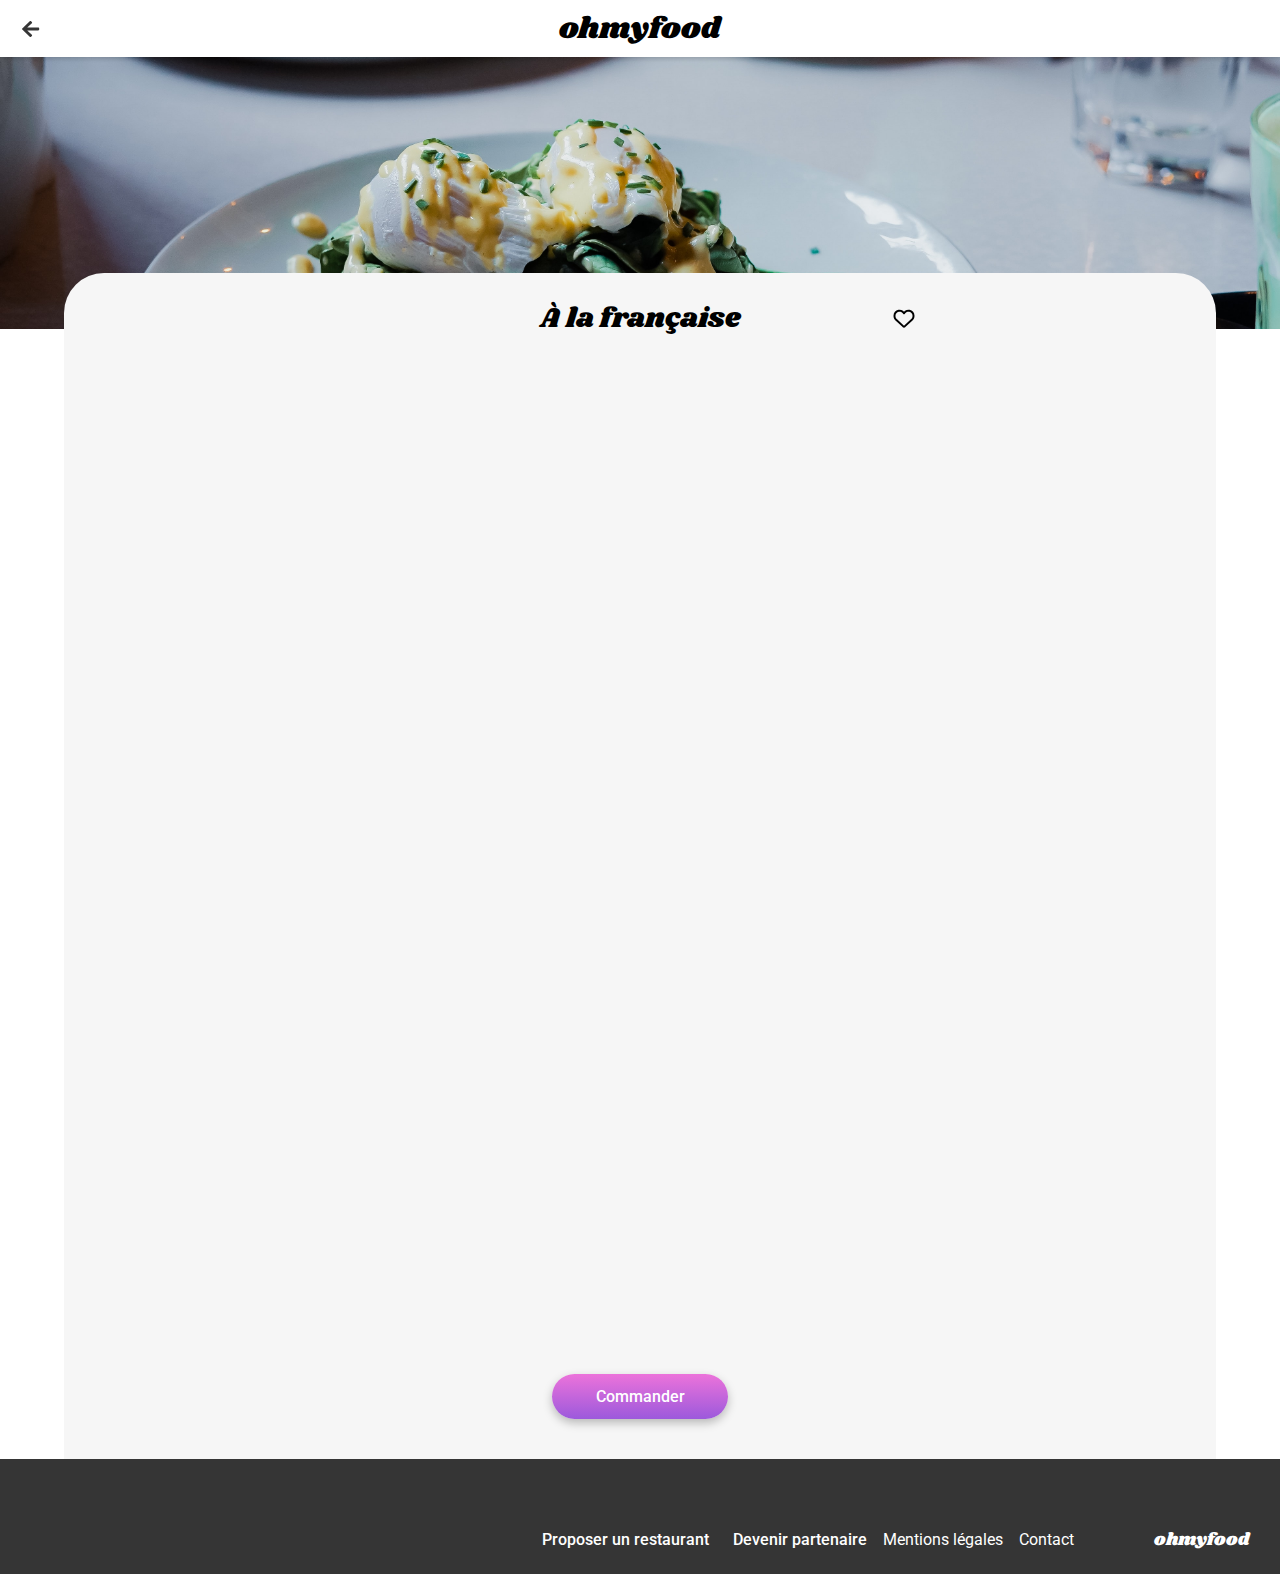
==== commit 5141eecd: "ohmyfood_v5" ====
--- a/Restaurants/a_la_francaise.html
+++ b/Restaurants/a_la_francaise.html
@@ -4,7 +4,7 @@
 <head>
     <meta charset="UTF-8">
     <meta name="viewport" content="width=device-width, initial-scale=1.0">
-    <title>Oh My Food</title>
+    <title>Oh My Food - À la française</title>
     <link rel="stylesheet" href="https://cdnjs.cloudflare.com/ajax/libs/font-awesome/6.2.1/css/all.min.css"
         integrity="sha512-MV7K8+y+gLIBoVD59lQIYicR65iaqukzvf/nwasF0nqhPay5w/9lJmVM2hMDcnK1OnMGCdVK+iQrJ7lzPJQd1w=="
         crossorigin="anonymous" referrerpolicy="no-referrer" />
@@ -15,30 +15,30 @@
     <header class="header">
         <div class="header-restaurants">
             <a href="../index.html">
-                <svg class="header__back" xmlns="http://www.w3.org/2000/svg" width="30" height="30" viewBox="0 0 30 30"
+                <svg class="back" xmlns="http://www.w3.org/2000/svg" width="30" height="30" viewBox="0 0 30 30"
                     fill="none">
                     <path d="M15.8856 21.9283L15.0335 22.7417C14.6727 23.0861 14.0892 23.0861 13.7323 22.7417L6.2706 15.6229C5.9098 15.2785 5.9098 14.7215 6.2706 14.3808L13.7323 7.2583C14.0931 6.9139 14.6765 6.9139 15.0335 7.2583L15.8856 8.07167C16.2502 8.41974 16.2425 8.98763 15.8702 9.32837L11.2451 13.5345H22.2764C22.7869 13.5345 23.1976 13.9265 23.1976 14.4138V15.5862C23.1976 16.0735 22.7869 16.4655 22.2764 16.4655H11.2451L15.8702 20.6716C16.2464 21.0124 16.254 21.5803 15.8856 21.9283Z"
                     fill="#353535" />
                         
                 </svg>
             </a>
-            <h1 class="header__title">ohmyfood</h1>
+            <h1 class="title">ohmyfood</h1>
         </div>
     </header>
 
     <main >
         <section class="carte">
-            <img class="carte__photo" src="../Assets/images/restaurants/toa-heftiba-DQKerTsQwi0-unsplash.jpg"  alt="photo d'un plat de restaurant">
+            <img class="photo" src="../Assets/images/restaurants/toa-heftiba-DQKerTsQwi0-unsplash.jpg"  alt="photo d'un plat de restaurant">
 
             <div class="menu">
-                <h1 class="menu__title">À la française</h1>
+                <h2 class="title-menu">À la française</h2>
 
-                <svg class="menu__like" xmlns="http://www.w3.org/2000/svg" height="16" width="16"
+                <svg class="like" xmlns="http://www.w3.org/2000/svg" height="16" width="16"
                 viewBox="0 0 512 512"><!--!Font Awesome Free 6.5.1 by @fontawesome - https://fontawesome.com License - https://fontawesome.com/license/free Copyright 2024 Fonticons, Inc.-->
                 <path
                     d="M225.8 468.2l-2.5-2.3L48.1 303.2C17.4 274.7 0 234.7 0 192.8v-3.3c0-70.4 50-130.8 119.2-144C158.6 37.9 198.9 47 231 69.6c9 6.4 17.4 13.8 25 22.3c4.2-4.8 8.7-9.2 13.5-13.3c3.7-3.2 7.5-6.2 11.5-9c0 0 0 0 0 0C313.1 47 353.4 37.9 392.8 45.4C462 58.6 512 119.1 512 189.5v3.3c0 41.9-17.4 81.9-48.1 110.4L288.7 465.9l-2.5 2.3c-8.2 7.6-19 11.9-30.2 11.9s-22-4.2-30.2-11.9zM239.1 145c-.4-.3-.7-.7-1-1.1l-17.8-20c0 0-.1-.1-.1-.1c0 0 0 0 0 0c-23.1-25.9-58-37.7-92-31.2C81.6 101.5 48 142.1 48 189.5v3.3c0 28.5 11.9 55.8 32.8 75.2L256 430.7 431.2 268c20.9-19.4 32.8-46.7 32.8-75.2v-3.3c0-47.3-33.6-88-80.1-96.9c-34-6.5-69 5.4-92 31.2c0 0 0 0-.1 .1s0 0-.1 .1l-17.8 20c-.3 .4-.7 .7-1 1.1c-4.5 4.5-10.6 7-16.9 7s-12.4-2.5-16.9-7z" />
                 </svg>
-                <svg class="menu__like--display" xmlns="http://www.w3.org/2000/svg" height="16"
+                <svg class="display" xmlns="http://www.w3.org/2000/svg" height="16"
                 width="16" viewBox="0 0 512 512"
                 fill="url(#paint0_linear_164175_527)"><!--!Font Awesome Free 6.5.1 by @fontawesome - https://fontawesome.com License - https://fontawesome.com/license/free Copyright 2024 Fonticons, Inc.-->
                 <path
@@ -46,27 +46,27 @@
                 <defs>
                     <linearGradient id="paint0_linear_164175_527" x1="50%" y1="0" x2="50%" y2="70%"
                         gradientUnits="userSpaceOnUse">
-                        <stop stop-color="#9356DC" />
+                        <stop offset="0" stop-color="#9356DC" />
                         <stop offset="1" stop-color="#FF79DA" />
                     </linearGradient>
                 </defs>
                 </svg>
 
-                <div class="menu__presentation animation-entrees">
-                    <h2 class="menu__presentation__title">ENTRÉES</h2>
+                <div class="presentation animation-entrees">
+                    <h3 class="title-presentation">ENTRÉES</h3>
 
-                    <article class="menu__presentation__card">
-                        <div class="menu__presentation__card__card-content">
-                            <h3 class="title">Tartare de poulpe acidulé</h3>
+                    <article class="card">
+                        <div class="card-content">
+                            <h4 class="title">Tartare de poulpe acidulé</h4>
                             <p class="subtitle">Aux zestes d'orange</p>
                             <div class="price">25€</div>
                         </div>
                         <img class="check" src="../Assets/images/icones/Select_button.svg" alt="bouton de selection">
                     </article>
 
-                    <article class="menu__presentation__card">
-                        <div class="menu__presentation__card__card-content">
-                            <h3 class="title">Velouté de légumes d'antan</h3>
+                    <article class="card">
+                        <div class="card-content">
+                            <h4 class="title">Velouté de légumes d'antan</h4>
                             <p class="subtitle">Carotte, panais, topinambour</p>
                             <div class="price">35€</div>
                         </div>
@@ -74,9 +74,9 @@
                     </article>
 
 
-                    <article class="menu__presentation__card">
-                        <div class="menu__presentation__card__card-content">
-                            <h3 class="title">Soupe à l'oignon</h3>
+                    <article class="card">
+                        <div class="card-content">
+                            <h4 class="title">Soupe à l'oignon</h4>
                             <p class="subtitle">Revisitée</p>
                             <div class="price">20€</div>
                         </div>
@@ -85,21 +85,21 @@
                 </div>
 
 
-                <div class="menu__presentation animation-plats">
-                    <h2 class="menu__presentation__title">PLATS</h2>
+                <div class="presentation animation-plats">
+                    <h3 class="title-presentation">PLATS</h3>
 
-                    <article class="menu__presentation__card">
-                        <div class="menu__presentation__card__card-content">
-                            <h3 class="title">Coquilles Saint-Jacques</h3>
+                    <article class="card">
+                        <div class="card-content">
+                            <h4 class="title">Coquilles Saint-Jacques</h4>
                             <p class="subtitle">Accompagnées d'une purée de panais</p>
                             <div class="price">40€</div>
                         </div>
                         <img class="check" src="../Assets/images/icones/Select_button.svg" alt="bouton de selection">
                     </article>
 
-                    <article class="menu__presentation__card">
-                        <div class="menu__presentation__card__card-content">
-                            <h3 class="title">Magret de canard</h3>
+                    <article class="card">
+                        <div class="card-content">
+                            <h4 class="title">Magret de canard</h4>
                             <p class="subtitle">Et parmentier de pommes de terre</p>
                             <div class="price">35€</div>
                         </div>
@@ -107,9 +107,9 @@
                     </article>
 
 
-                    <article class="menu__presentation__card">
-                        <div class="menu__presentation__card__card-content">
-                            <h3 class="title">Pigeonneau d’Ille-et-Vilaine</h3>
+                    <article class="card">
+                        <div class="card-content">
+                            <h4 class="title">Pigeonneau d’Ille-et-Vilaine</h4>
                             <p class="subtitle">Sur son lit de gnocchis aux légumes</p>
                             <div class="price">44€</div>
                         </div>
@@ -118,21 +118,21 @@
                 </div>
 
 
-                <div class="menu__presentation animation-desserts">
-                    <h2 class="menu__presentation__title">DESSERTS</h2>
+                <div class="presentation animation-desserts">
+                    <h3 class="title-presentation">DESSERTS</h3>
 
-                    <article class="menu__presentation__card">
-                        <div class="menu__presentation__card__card-content">
-                            <h3 class="title">Pétales de violettes glacés</h3>
+                    <article class="card">
+                        <div class="card-content">
+                            <h4 class="title">Pétales de violettes glacés</h4>
                             <p class="subtitle">Et purée de noisettes</p>
                             <div class="price">18€</div>
                         </div>
                         <img class="check" src="../Assets/images/icones/Select_button.svg" alt="bouton de selection">
                     </article>
 
-                    <article class="menu__presentation__card">
-                        <div class="menu__presentation__card__card-content">
-                            <h3 class="title">Fondant au chocolat</h3>
+                    <article class="card">
+                        <div class="card-content">
+                            <h4 class="title">Fondant au chocolat</h4>
                             <p class="subtitle">Revisité</p>
                             <div class="price">22€</div>
                         </div>
@@ -140,9 +140,9 @@
                     </article>
 
 
-                    <article class="menu__presentation__card">
-                        <div class="menu__presentation__card__card-content">
-                            <h3 class="title">Millefeuille croustillant</h3>
+                    <article class="card">
+                        <div class="card-content">
+                            <h4 class="title">Millefeuille croustillant</h4>
                             <p class="subtitle">Myrtilles et pâte d’amande</p>
                             <div class="price">23€</div>
                         </div>
@@ -150,20 +150,20 @@
                     </article>
                 </div>
 
-                <button class="menu__btn" type="button">Commander</button>
+                <button class="btn" type="button">Commander</button>
             </div>
         </section>
     </main>
 
     <footer class="footer">
-        <h2>ohmyfood</h2>
-        <ul class="footer__ul">
-            <li class="footer__ul__subtitle"><a href="#"><i class="fa-solid fa-utensils"></i>Proposer un restaurant</a>
+        <h3>ohmyfood</h3>
+        <ul class="ul">
+            <li class="subtitle"><a href="#"><i class="fa-solid fa-utensils"></i>Proposer un restaurant</a>
             </li>
-            <li class="footer__ul__subtitle"><a href="#"><i class="fa-solid fa-handshake-angle"></i>Devenir
+            <li class="subtitle"><a href="#"><i class="fa-solid fa-handshake-angle"></i>Devenir
                     partenaire</a></li>
-            <li class="footer__ul__mentions"><a href="#">Mentions légales</a></li>
-            <li class="footer__ul__contact"><a href="mailto:blandinemaurice2508@gmail.com">
+            <li class="mentions"><a href="#">Mentions légales</a></li>
+            <li class="contact"><a href="mailto:blandinemaurice2508@gmail.com">
                     Contact</a></li>
         </ul>
     </footer>
--- a/SASS/restaurants.css
+++ b/SASS/restaurants.css
@@ -78,7 +78,7 @@
   justify-content: center;
   flex-direction: column;
 }
-.header__title {
+.header .title {
   font-family: "Shrikhand", serif;
   color: black;
   box-shadow: 0px 2px 4px 0px rgba(0, 0, 0, 0.15);
@@ -90,7 +90,7 @@
   font-size: 1.875rem;
   z-index: 2;
 }
-.header__back {
+.header .back {
   position: absolute;
   z-index: 3;
   left: 1rem;
@@ -102,7 +102,7 @@
   flex-direction: column;
   position: relative;
 }
-.carte__photo {
+.carte .photo {
   -o-object-fit: cover;
      object-fit: cover;
   width: 100%;
@@ -121,42 +121,40 @@
   padding: 2rem 1rem 0rem 1rem;
   top: 13.5rem;
 }
-.carte .menu__like {
+.carte .menu .title-menu {
+  align-self: flex-start;
+  font-family: "Shrikhand", serif;
+  color: black;
+  font-size: 1.75rem;
+}
+.carte .menu .like {
   position: absolute;
-  bottom: 1.5rem;
   top: 2.2rem;
-  right: 10%;
+  left: 85%;
   width: 1.375rem;
   height: 1.3125rem;
-}
-.carte .menu__like--display {
+  margin-right: 5rem;
+}
+.carte .menu .display {
+  margin-right: 5rem;
   position: absolute;
-  bottom: 1.5rem;
   top: 2.2rem;
-  right: 10%;
+  left: 85%;
   width: 1.375rem;
   height: 1.3125rem;
   opacity: 0;
   cursor: pointer;
   transition: 300ms;
 }
-.carte .menu__like--display:hover {
+.carte .menu .display:hover {
   opacity: 1;
   transform: scale(110%);
 }
-.carte .menu__like--display:active {
+.carte .menu .display:active {
   opacity: 1;
   transform: scale(110%);
 }
-.carte .menu__title {
-  display: flex;
-  justify-content: center;
-  align-self: flex-start;
-  font-family: "Shrikhand", serif;
-  color: black;
-  font-size: 1.75rem;
-}
-.carte .menu__presentation {
+.carte .menu .presentation {
   display: flex;
   flex-direction: column;
   justify-content: center;
@@ -175,7 +173,7 @@
     opacity: 1;
   }
 }
-.carte .menu__presentation__title {
+.carte .menu .presentation .title-presentation {
   display: flex;
   align-self: flex-start;
   font-family: "Roboto", sans-serif;
@@ -185,7 +183,7 @@
   padding-bottom: 0.2rem;
   width: 2.5rem;
 }
-.carte .menu__presentation__card {
+.carte .menu .presentation .card {
   display: flex;
   flex-direction: column;
   align-items: flex-start;
@@ -198,7 +196,7 @@
   overflow: hidden;
   position: relative;
 }
-.carte .menu__presentation__card__card-content {
+.carte .menu .presentation .card .card-content {
   font-family: "Roboto", sans-serif;
   font-weight: 300;
   color: black;
@@ -210,7 +208,7 @@
   gap: 0.3rem;
   padding-right: 2rem;
 }
-.carte .menu__presentation__card__card-content .title {
+.carte .menu .presentation .card .card-content .title {
   display: inline-block;
   align-items: center;
   justify-content: flex-start;
@@ -221,7 +219,7 @@
   font-size: 1rem;
   line-height: normal;
 }
-.carte .menu__presentation__card__card-content .subtitle {
+.carte .menu .presentation .card .card-content .subtitle {
   display: inline-block;
   flex-direction: row;
   justify-content: space-between;
@@ -230,14 +228,14 @@
   color: black;
   line-height: normal;
 }
-.carte .menu__presentation__card__card-content .price {
+.carte .menu .presentation .card .card-content .price {
   position: absolute;
   right: 0.8rem;
   bottom: 1rem;
   color: #353535;
   font-weight: 700;
 }
-.carte .menu__presentation__card .check {
+.carte .menu .presentation .card .check {
   display: none;
   height: 4.7rem;
   position: relative;
@@ -245,10 +243,10 @@
   bottom: 3.98rem;
   align-self: flex-end;
 }
-.carte .menu__presentation__card:hover {
+.carte .menu .presentation .card:hover {
   height: 4.67rem;
 }
-.carte .menu__presentation__card:hover .title {
+.carte .menu .presentation .card:hover .title {
   font-family: "Roboto", sans-serif;
   font-weight: 500;
   color: black;
@@ -260,7 +258,7 @@
   white-space: nowrap;
   width: 70%;
 }
-.carte .menu__presentation__card:hover .subtitle {
+.carte .menu .presentation .card:hover .subtitle {
   width: 70%;
   display: inline-block;
   overflow: hidden;
@@ -270,7 +268,7 @@
   font-weight: 300;
   color: black;
 }
-.carte .menu__presentation__card:hover .price {
+.carte .menu .presentation .card:hover .price {
   position: absolute;
   right: 4.5rem;
   animation-duration: 500ms;
@@ -284,7 +282,7 @@
     margin-right: 0rem;
   }
 }
-.carte .menu__presentation__card:hover .check {
+.carte .menu .presentation .card:hover .check {
   display: flex;
   position: relative;
   width: 5rem;
@@ -300,7 +298,7 @@
     margin-right: 0rem;
   }
 }
-.carte .menu__btn {
+.carte .menu .btn {
   text-align: center;
   border: none;
   border-radius: 1.5rem;
@@ -312,6 +310,7 @@
   padding: 0.81rem 1.17rem 0.81rem 1.17rem;
   box-shadow: 0px 4px 10px 0px rgba(0, 0, 0, 0.25);
   cursor: pointer;
+  text-decoration: none;
   display: flex;
   justify-content: center;
   align-self: center;
@@ -319,7 +318,7 @@
   height: auto;
   margin-bottom: 2.5rem;
 }
-.carte .menu__btn:hover {
+.carte .menu .btn:hover {
   background: linear-gradient(rgba(255, 121, 217, 0.8980392157), rgba(146, 86, 220, 0.8980392157));
   box-shadow: 0px 4px 10px 0px rgba(0, 0, 0, 0.4);
 }
@@ -332,26 +331,26 @@
   width: 100%;
   margin-top: 13.5rem;
 }
-.footer h2 {
+.footer h3 {
   font-family: "Shrikhand", serif;
   color: white;
   font-size: 1.1rem;
   margin-bottom: 1rem;
 }
-.footer__ul {
+.footer .ul {
   display: flex;
   flex-direction: column;
   gap: 0.5rem;
 }
-.footer__ul a {
+.footer .ul a {
   text-decoration: none;
   color: white;
 }
-.footer__ul i {
+.footer .ul i {
   width: 1.5rem;
   margin-right: 0.5rem;
 }
-.footer__ul__subtitle {
+.footer .ul .subtitle {
   font-family: "Roboto", sans-serif;
   font-weight: 500;
   color: white;
@@ -359,13 +358,526 @@
   flex-direction: row;
   gap: 0.5rem;
 }
-.footer__ul__contact {
+.footer .ul .contact {
   font-family: "Roboto", sans-serif;
   font-weight: 400;
   color: white;
 }
-.footer__ul__mentions {
+.footer .ul .mentions {
   font-family: "Roboto", sans-serif;
   font-weight: 400;
   color: white;
+}
+
+@media (min-width: 960px) {
+  .carte .menu {
+    background-color: #F6F6F6;
+    display: flex;
+    flex-direction: column;
+    z-index: 2;
+    position: relative;
+    gap: 2.5rem;
+    border-radius: 2.5rem 2.5rem 0rem 0rem;
+    padding: 2rem 1rem 0rem 1rem;
+    top: 13.5rem;
+    padding: 2rem 5rem 0rem 5rem;
+    margin: 0rem 4rem 0rem 4rem;
+  }
+  .carte .menu .title-menu {
+    align-self: flex-start;
+    font-family: "Shrikhand", serif;
+    color: black;
+    font-size: 1.75rem;
+  }
+  .carte .menu .like {
+    position: absolute;
+    top: 2.2rem;
+    left: 85%;
+    width: 1.375rem;
+    height: 1.3125rem;
+    margin-right: 5rem;
+  }
+  .carte .menu .display {
+    margin-right: 5rem;
+    position: absolute;
+    top: 2.2rem;
+    left: 85%;
+    width: 1.375rem;
+    height: 1.3125rem;
+    opacity: 0;
+    cursor: pointer;
+    transition: 300ms;
+  }
+  .carte .menu .display:hover {
+    opacity: 1;
+    transform: scale(110%);
+  }
+  .carte .menu .display:active {
+    opacity: 1;
+    transform: scale(110%);
+  }
+  .carte .menu .presentation {
+    display: flex;
+    flex-direction: column;
+    justify-content: center;
+    align-items: center;
+    gap: 1rem;
+    opacity: 0;
+    animation-name: glissement;
+    animation-fill-mode: forwards;
+  }
+  @keyframes glissement {
+    from {
+      margin-left: 100%;
+    }
+    to {
+      margin-left: 0%;
+      opacity: 1;
+    }
+  }
+  .carte .menu .presentation .title-presentation {
+    display: flex;
+    align-self: flex-start;
+    font-family: "Roboto", sans-serif;
+    font-weight: 300;
+    color: black;
+    border-bottom: 2px solid #99E2D0;
+    padding-bottom: 0.2rem;
+    width: 2.5rem;
+  }
+  .carte .menu .presentation .card {
+    display: flex;
+    flex-direction: column;
+    align-items: flex-start;
+    background-color: white;
+    border-radius: 0.9rem;
+    box-shadow: 0px 4.011px 15.043px 0px rgba(0, 0, 0, 0.1);
+    width: 100%;
+    padding: 1rem;
+    gap: 0.3rem;
+    overflow: hidden;
+    position: relative;
+  }
+  .carte .menu .presentation .card .card-content {
+    font-family: "Roboto", sans-serif;
+    font-weight: 300;
+    color: black;
+    display: flex;
+    justify-content: center;
+    align-items: flex-start;
+    width: 100%;
+    flex-direction: column;
+    gap: 0.3rem;
+    padding-right: 2rem;
+  }
+  .carte .menu .presentation .card .card-content .title {
+    display: inline-block;
+    align-items: center;
+    justify-content: flex-start;
+    font-family: "Roboto", sans-serif;
+    font-weight: 500;
+    color: black;
+    font-size: 1rem;
+    font-size: 1rem;
+    line-height: normal;
+  }
+  .carte .menu .presentation .card .card-content .subtitle {
+    display: inline-block;
+    flex-direction: row;
+    justify-content: space-between;
+    font-family: "Roboto", sans-serif;
+    font-weight: 300;
+    color: black;
+    line-height: normal;
+  }
+  .carte .menu .presentation .card .card-content .price {
+    position: absolute;
+    right: 0.8rem;
+    bottom: 1rem;
+    color: #353535;
+    font-weight: 700;
+  }
+  .carte .menu .presentation .card .check {
+    display: none;
+    height: 4.7rem;
+    position: relative;
+    right: -1rem;
+    bottom: 3.98rem;
+    align-self: flex-end;
+  }
+  .carte .menu .presentation .card:hover {
+    height: 4.67rem;
+  }
+  .carte .menu .presentation .card:hover .title {
+    font-family: "Roboto", sans-serif;
+    font-weight: 500;
+    color: black;
+    font-size: 1rem;
+    font-size: 1rem;
+    display: inline-block;
+    overflow: hidden;
+    text-overflow: ellipsis;
+    white-space: nowrap;
+    width: 70%;
+  }
+  .carte .menu .presentation .card:hover .subtitle {
+    width: 70%;
+    display: inline-block;
+    overflow: hidden;
+    text-overflow: ellipsis;
+    white-space: nowrap;
+    font-family: "Roboto", sans-serif;
+    font-weight: 300;
+    color: black;
+  }
+  .carte .menu .presentation .card:hover .price {
+    position: absolute;
+    right: 4.5rem;
+    animation-duration: 500ms;
+    animation-name: slidein;
+  }
+  @keyframes slidein {
+    from {
+      margin-right: -4rem;
+    }
+    to {
+      margin-right: 0rem;
+    }
+  }
+  .carte .menu .presentation .card:hover .check {
+    display: flex;
+    position: relative;
+    width: 5rem;
+    right: -1.6rem;
+    animation-duration: 500ms;
+    animation-name: slidein;
+  }
+  @keyframes slidein {
+    from {
+      margin-right: -4rem;
+    }
+    to {
+      margin-right: 0rem;
+    }
+  }
+  .carte .menu .btn {
+    text-align: center;
+    border: none;
+    border-radius: 1.5rem;
+    background: linear-gradient(0deg, #9356DC -11.44%, #FF79DA 124%);
+    font-family: "Roboto", sans-serif;
+    font-weight: 500;
+    color: white;
+    font-size: 1rem;
+    padding: 0.81rem 1.17rem 0.81rem 1.17rem;
+    box-shadow: 0px 4px 10px 0px rgba(0, 0, 0, 0.25);
+    cursor: pointer;
+    text-decoration: none;
+    display: flex;
+    justify-content: center;
+    align-self: center;
+    width: 11rem;
+    height: auto;
+    margin-bottom: 2.5rem;
+  }
+  .carte .menu .btn:hover {
+    background: linear-gradient(rgba(255, 121, 217, 0.8980392157), rgba(146, 86, 220, 0.8980392157));
+    box-shadow: 0px 4px 10px 0px rgba(0, 0, 0, 0.4);
+  }
+  .carte .menu .title-menu {
+    align-self: center;
+  }
+  .carte .menu .like {
+    left: 72%;
+  }
+  .carte .menu .display {
+    left: 72%;
+  }
+  .footer {
+    display: flex;
+    flex-direction: column;
+    padding: 1.38rem 1.56rem;
+    background-color: #353535;
+    width: 100%;
+    display: flex;
+    flex-direction: row-reverse;
+    align-items: flex-start;
+    justify-content: flex-start;
+    padding: 1.56rem 1.88rem 1.56rem 1.88rem;
+    gap: 4rem;
+  }
+  .footer h3 {
+    font-family: "Shrikhand", serif;
+    color: white;
+    font-size: 1.1rem;
+    margin-bottom: 1rem;
+  }
+  .footer .ul {
+    display: flex;
+    flex-direction: column;
+    gap: 0.5rem;
+  }
+  .footer .ul a {
+    text-decoration: none;
+    color: white;
+  }
+  .footer .ul i {
+    width: 1.5rem;
+    margin-right: 0.5rem;
+  }
+  .footer .ul .subtitle {
+    font-family: "Roboto", sans-serif;
+    font-weight: 500;
+    color: white;
+    display: flex;
+    flex-direction: row;
+    gap: 0.5rem;
+  }
+  .footer .ul .contact {
+    font-family: "Roboto", sans-serif;
+    font-weight: 400;
+    color: white;
+  }
+  .footer .ul .mentions {
+    font-family: "Roboto", sans-serif;
+    font-weight: 400;
+    color: white;
+  }
+  .footer h3 {
+    font-family: "Shrikhand", serif;
+    color: white;
+    font-size: 1.1rem;
+    margin: 3rem 0rem 0rem 1rem;
+  }
+  .footer .ul {
+    display: flex;
+    flex-direction: row;
+    margin-top: 3rem;
+    gap: 1rem;
+  }
+}
+@media (min-width: 1440px) {
+  .carte .menu {
+    background-color: #F6F6F6;
+    display: flex;
+    flex-direction: column;
+    z-index: 2;
+    position: relative;
+    gap: 2.5rem;
+    border-radius: 2.5rem 2.5rem 0rem 0rem;
+    padding: 2rem 1rem 0rem 1rem;
+    top: 13.5rem;
+    padding: 2rem 13rem 0rem 13rem;
+    margin: 0rem 10rem 0rem 10rem;
+  }
+  .carte .menu .title-menu {
+    align-self: flex-start;
+    font-family: "Shrikhand", serif;
+    color: black;
+    font-size: 1.75rem;
+  }
+  .carte .menu .like {
+    position: absolute;
+    top: 2.2rem;
+    left: 85%;
+    width: 1.375rem;
+    height: 1.3125rem;
+    margin-right: 5rem;
+  }
+  .carte .menu .display {
+    margin-right: 5rem;
+    position: absolute;
+    top: 2.2rem;
+    left: 85%;
+    width: 1.375rem;
+    height: 1.3125rem;
+    opacity: 0;
+    cursor: pointer;
+    transition: 300ms;
+  }
+  .carte .menu .display:hover {
+    opacity: 1;
+    transform: scale(110%);
+  }
+  .carte .menu .display:active {
+    opacity: 1;
+    transform: scale(110%);
+  }
+  .carte .menu .presentation {
+    display: flex;
+    flex-direction: column;
+    justify-content: center;
+    align-items: center;
+    gap: 1rem;
+    opacity: 0;
+    animation-name: glissement;
+    animation-fill-mode: forwards;
+  }
+  @keyframes glissement {
+    from {
+      margin-left: 100%;
+    }
+    to {
+      margin-left: 0%;
+      opacity: 1;
+    }
+  }
+  .carte .menu .presentation .title-presentation {
+    display: flex;
+    align-self: flex-start;
+    font-family: "Roboto", sans-serif;
+    font-weight: 300;
+    color: black;
+    border-bottom: 2px solid #99E2D0;
+    padding-bottom: 0.2rem;
+    width: 2.5rem;
+  }
+  .carte .menu .presentation .card {
+    display: flex;
+    flex-direction: column;
+    align-items: flex-start;
+    background-color: white;
+    border-radius: 0.9rem;
+    box-shadow: 0px 4.011px 15.043px 0px rgba(0, 0, 0, 0.1);
+    width: 100%;
+    padding: 1rem;
+    gap: 0.3rem;
+    overflow: hidden;
+    position: relative;
+  }
+  .carte .menu .presentation .card .card-content {
+    font-family: "Roboto", sans-serif;
+    font-weight: 300;
+    color: black;
+    display: flex;
+    justify-content: center;
+    align-items: flex-start;
+    width: 100%;
+    flex-direction: column;
+    gap: 0.3rem;
+    padding-right: 2rem;
+  }
+  .carte .menu .presentation .card .card-content .title {
+    display: inline-block;
+    align-items: center;
+    justify-content: flex-start;
+    font-family: "Roboto", sans-serif;
+    font-weight: 500;
+    color: black;
+    font-size: 1rem;
+    font-size: 1rem;
+    line-height: normal;
+  }
+  .carte .menu .presentation .card .card-content .subtitle {
+    display: inline-block;
+    flex-direction: row;
+    justify-content: space-between;
+    font-family: "Roboto", sans-serif;
+    font-weight: 300;
+    color: black;
+    line-height: normal;
+  }
+  .carte .menu .presentation .card .card-content .price {
+    position: absolute;
+    right: 0.8rem;
+    bottom: 1rem;
+    color: #353535;
+    font-weight: 700;
+  }
+  .carte .menu .presentation .card .check {
+    display: none;
+    height: 4.7rem;
+    position: relative;
+    right: -1rem;
+    bottom: 3.98rem;
+    align-self: flex-end;
+  }
+  .carte .menu .presentation .card:hover {
+    height: 4.67rem;
+  }
+  .carte .menu .presentation .card:hover .title {
+    font-family: "Roboto", sans-serif;
+    font-weight: 500;
+    color: black;
+    font-size: 1rem;
+    font-size: 1rem;
+    display: inline-block;
+    overflow: hidden;
+    text-overflow: ellipsis;
+    white-space: nowrap;
+    width: 70%;
+  }
+  .carte .menu .presentation .card:hover .subtitle {
+    width: 70%;
+    display: inline-block;
+    overflow: hidden;
+    text-overflow: ellipsis;
+    white-space: nowrap;
+    font-family: "Roboto", sans-serif;
+    font-weight: 300;
+    color: black;
+  }
+  .carte .menu .presentation .card:hover .price {
+    position: absolute;
+    right: 4.5rem;
+    animation-duration: 500ms;
+    animation-name: slidein;
+  }
+  @keyframes slidein {
+    from {
+      margin-right: -4rem;
+    }
+    to {
+      margin-right: 0rem;
+    }
+  }
+  .carte .menu .presentation .card:hover .check {
+    display: flex;
+    position: relative;
+    width: 5rem;
+    right: -1.6rem;
+    animation-duration: 500ms;
+    animation-name: slidein;
+  }
+  @keyframes slidein {
+    from {
+      margin-right: -4rem;
+    }
+    to {
+      margin-right: 0rem;
+    }
+  }
+  .carte .menu .btn {
+    text-align: center;
+    border: none;
+    border-radius: 1.5rem;
+    background: linear-gradient(0deg, #9356DC -11.44%, #FF79DA 124%);
+    font-family: "Roboto", sans-serif;
+    font-weight: 500;
+    color: white;
+    font-size: 1rem;
+    padding: 0.81rem 1.17rem 0.81rem 1.17rem;
+    box-shadow: 0px 4px 10px 0px rgba(0, 0, 0, 0.25);
+    cursor: pointer;
+    text-decoration: none;
+    display: flex;
+    justify-content: center;
+    align-self: center;
+    width: 11rem;
+    height: auto;
+    margin-bottom: 2.5rem;
+  }
+  .carte .menu .btn:hover {
+    background: linear-gradient(rgba(255, 121, 217, 0.8980392157), rgba(146, 86, 220, 0.8980392157));
+    box-shadow: 0px 4px 10px 0px rgba(0, 0, 0, 0.4);
+  }
+  .carte .menu .title-menu {
+    align-self: center;
+  }
+  .carte .menu .like {
+    left: 64%;
+  }
+  .carte .menu .display {
+    left: 64%;
+  }
 }/*# sourceMappingURL=restaurants.css.map */